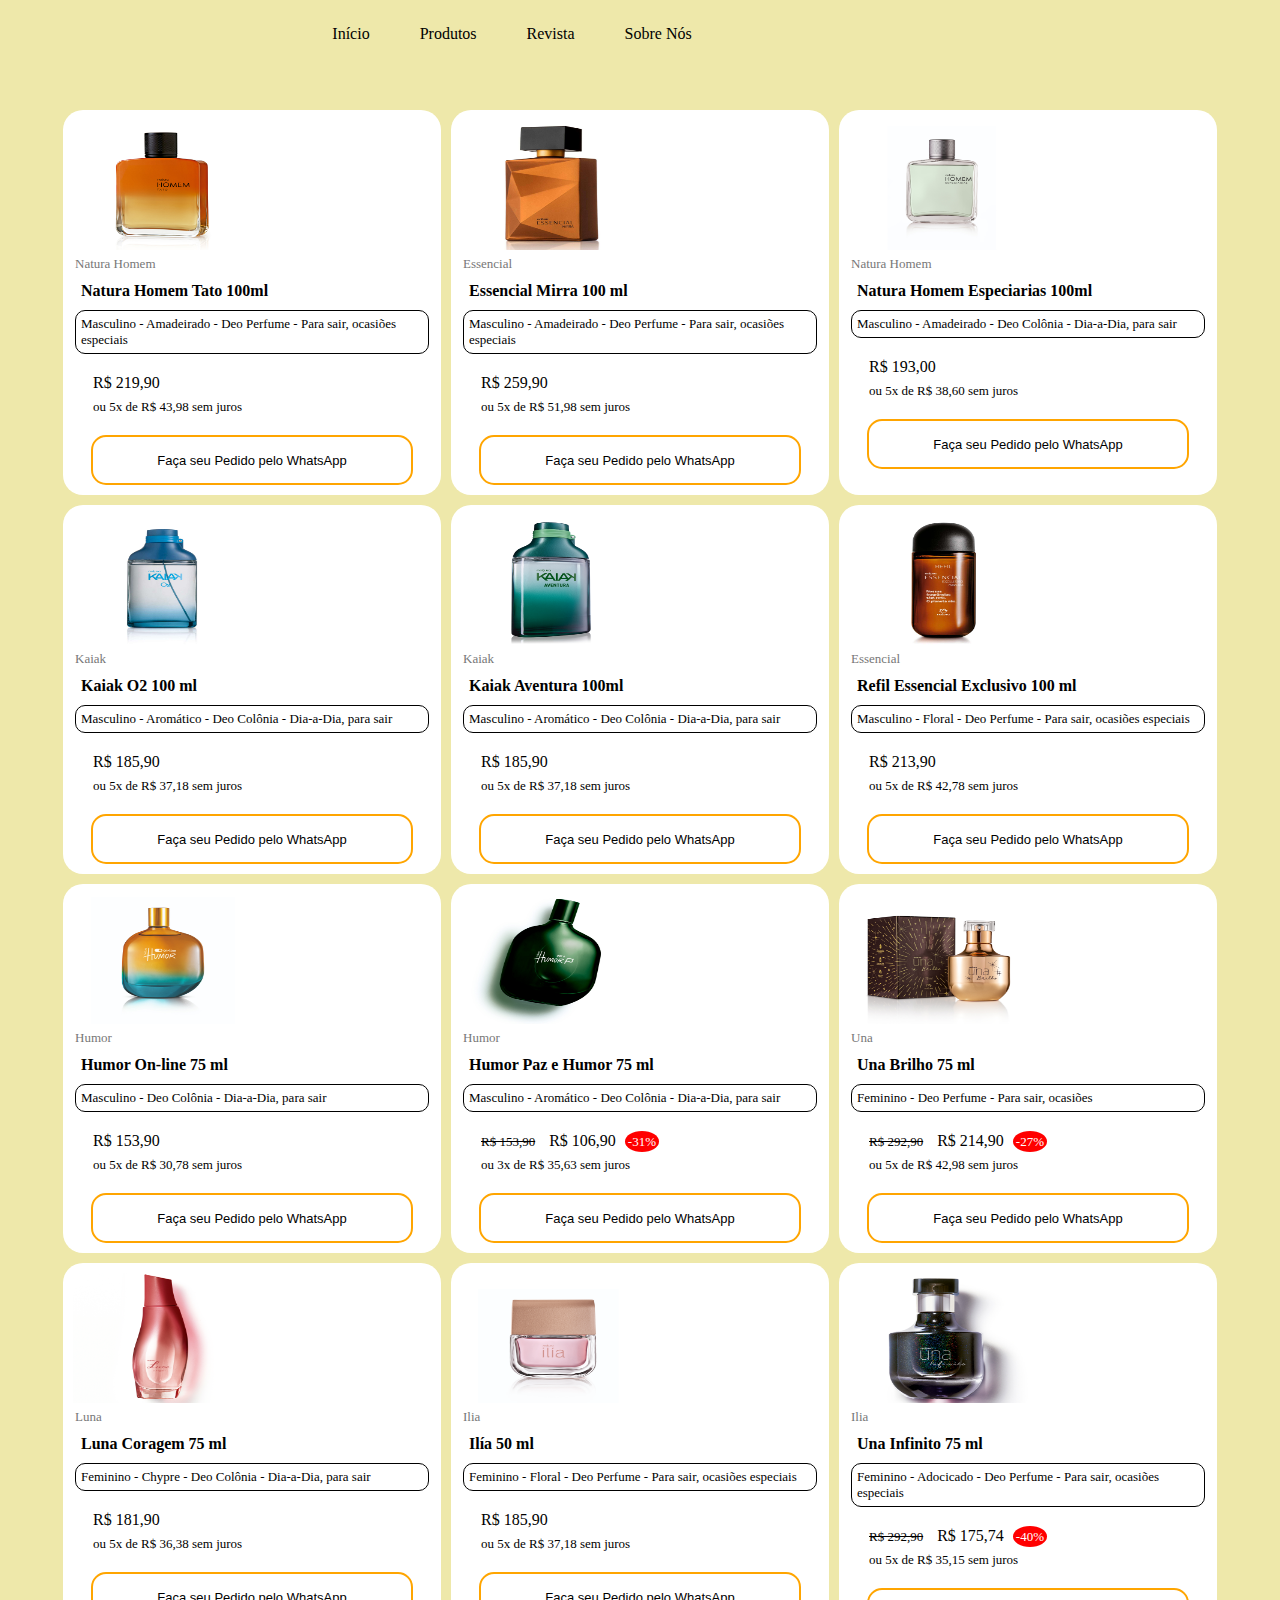
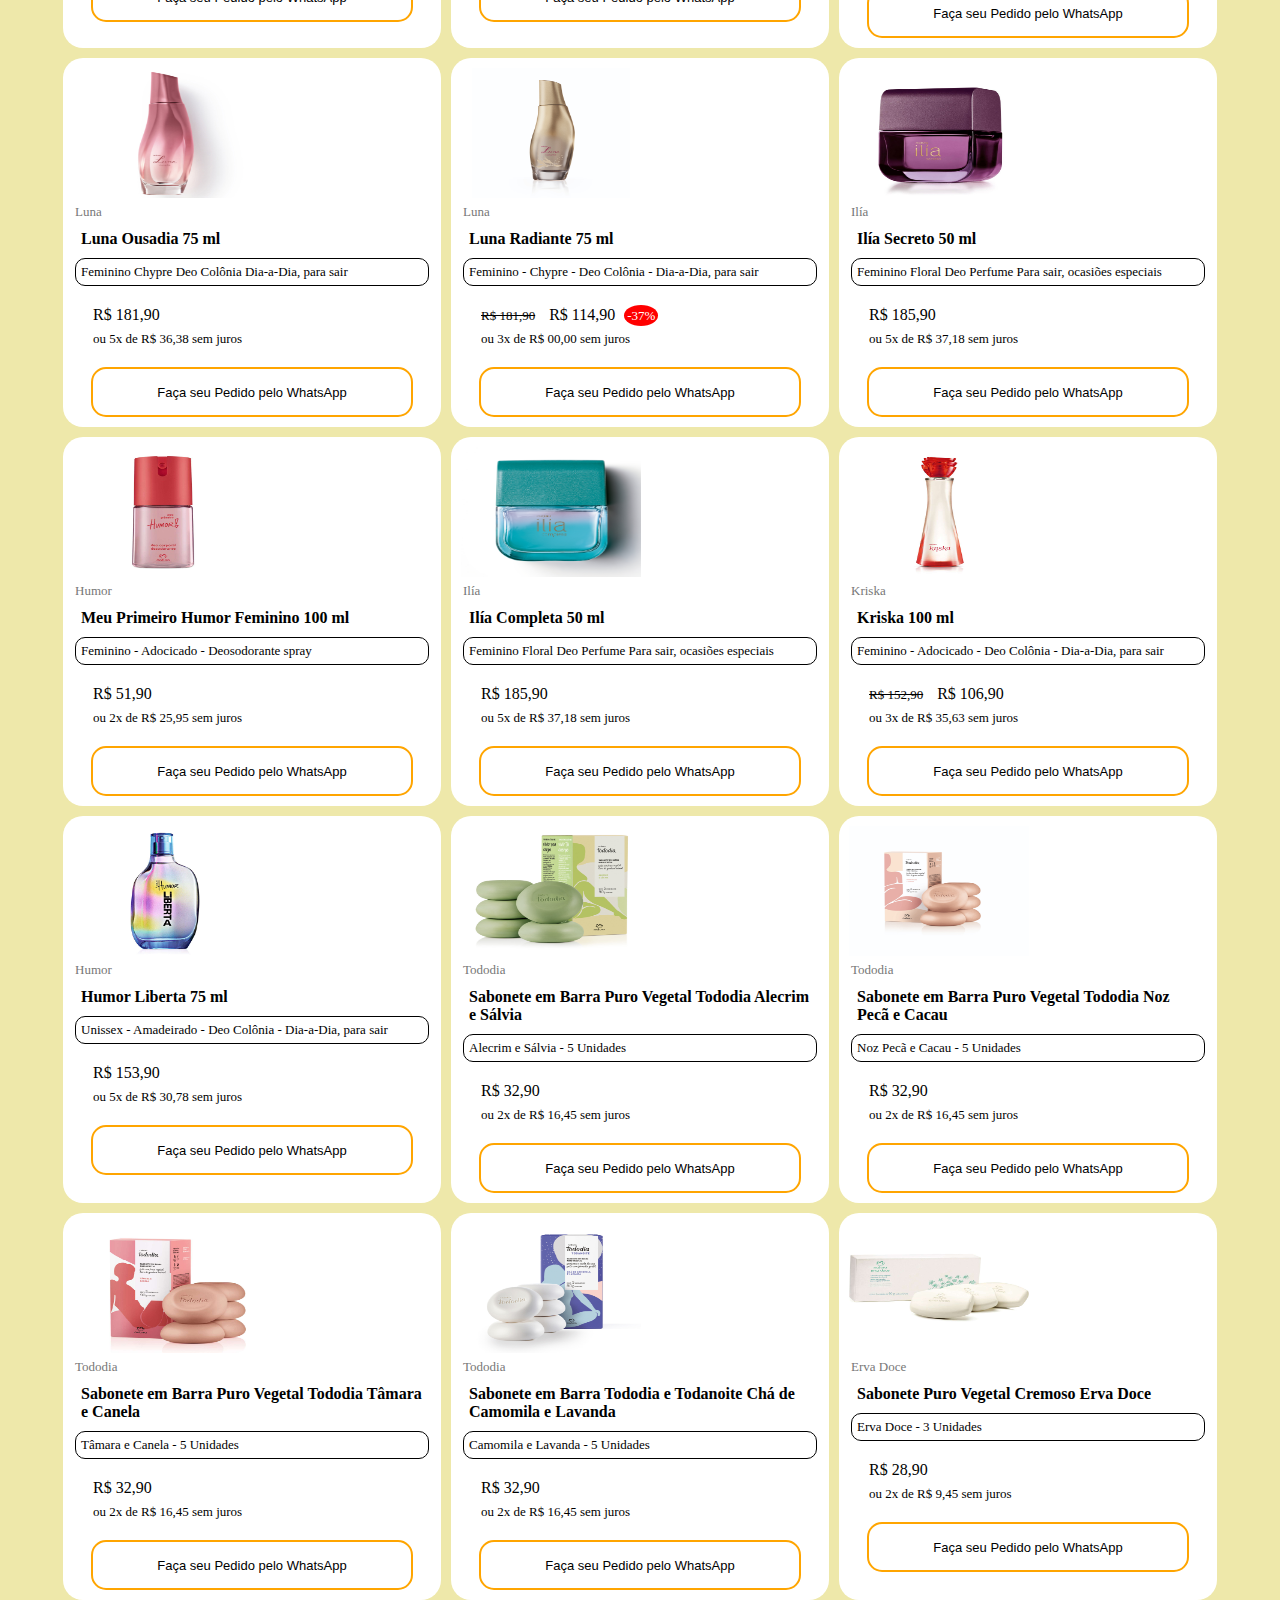
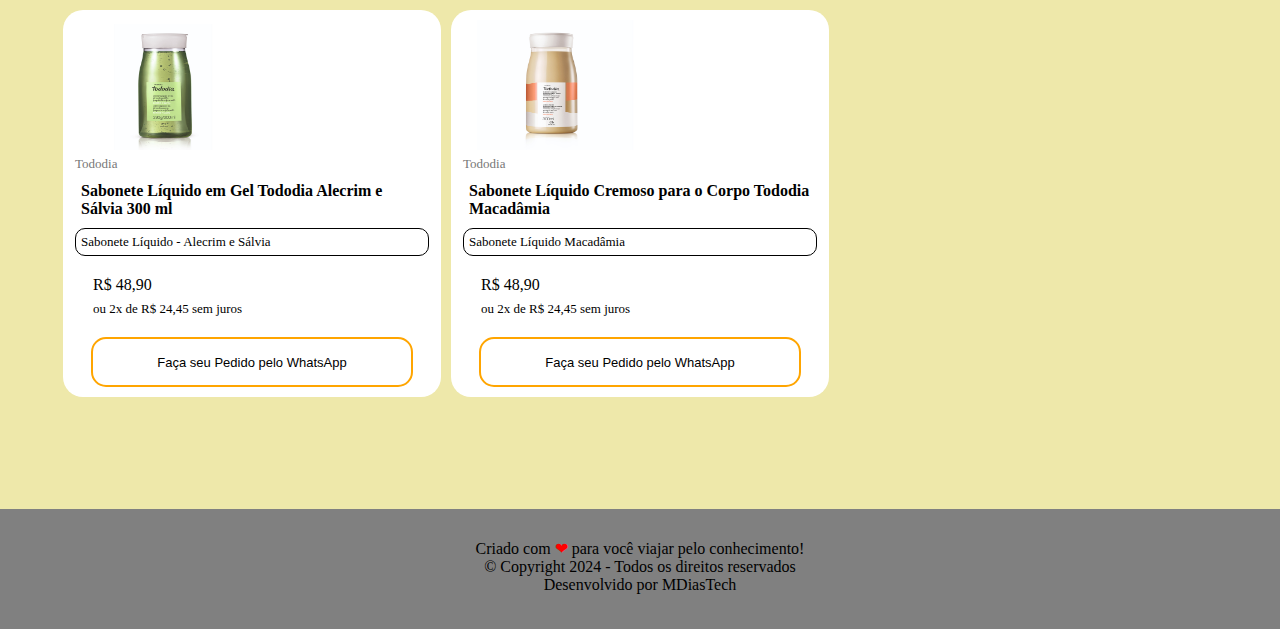
==== produtos.html @ e7d3d74a "contato add" ====
<!DOCTYPE html>
<html lang="en">
<head>
    <meta charset="UTF-8">
    <meta name="viewport" content="width=device-width, initial-scale=1.0">
    <title>Inicio</title>

    <link rel="stylesheet" href="src/css/header.css">
    <link rel="stylesheet" href="src/css/footer.css">
    <link rel="stylesheet" href="src/css/reset.css">
    <link rel="stylesheet" href="src/css/global.css">
    <link rel="stylesheet" href="src/css/scrollbar.css">
</head>
<body>
    <header class="header">

        <nav class="cabecalho">
            <ul>
                <li><a href="index.html">Início</a></li>
                <li><a href="produtos.html">Produtos</a></li>
                <li><a href="revista.html">Revista</a></li>
                <li><a href="#">Sobre Nós</a></li>
            </ul>
        </nav>

    </header>

    <main>

        <div class="container">

            <section>
                <img class="ilustracao" src="src/images/1-PerfumeMasculino/01-DesodorantePerfumeNaturaHomemTato100ml.jpg" alt="Desodorante Perfume Natura Homem Tato 100ml">
                <span class="linha">Natura Homem</span>
                <h3 class="item">Natura Homem Tato 100ml</h3>
                <div class="variant">
                    <span>Masculino</span> -
                    <span>Amadeirado</span> -
                    <span>Deo Perfume</span> -
                    <span>Para sair, ocasiões especiais</span>
                </div>
                <div class="saldo-juros">
                    <!-- <span class="saldo-cortado"><strike>R$ 204,90</strike></span> -->
                    <span class="saldo">R$ 219,90</span>
                    <P class="juros">ou 5x de R$ 43,98 sem juros</P>
                </div>
                <!-- <a href="https://web.whatsapp.com/send/?phone=%2B5521975056463&amp;text&amp;type=phone_number&amp;app_absent=0" class="outer-shadow" target="_blank"></a> -->
                <button class="botao-pedido"><a href="https://web.whatsapp.com/send/?phone=%2B5521975056463&amp;text&amp;type=phone_number&amp;app_absent=0" class="outer-shadow" target="_blank">Faça seu Pedido pelo WhatsApp</a></button>
            </section>
                        
            <section>
                <img class="ilustracao" src="src/images/1-PerfumeMasculino/03-DeoParfumEssencialMirraMasculino100ml.jpg" alt="Deo Parfum Essencial Mirra Masculino 100ml">
                <span class="linha">Essencial</span>
                <h3 class="item">Essencial Mirra 100 ml</h3>
                <div class="variant">
                    <span>Masculino</span> -
                    <span>Amadeirado</span> -
                    <span>Deo Perfume</span> -
                    <span>Para sair, ocasiões especiais</span>
                </div>
                <div class="saldo-juros">
                    <!-- <span class="saldo-cortado"><strike>R$ 00,00</strike></span> -->
                    <span class="saldo">R$ 259,90</span>
                    <P class="juros">ou 5x de R$ 51,98 sem juros</P>
                </div>
                <button class="botao-pedido"><a href="https://web.whatsapp.com/send/?phone=%2B5521975056463&amp;text&amp;type=phone_number&amp;app_absent=0" class="outer-shadow" target="_blank">Faça seu Pedido pelo WhatsApp</a></button>
            </section>

            <section>
                <img class="ilustracao" src="src/images/1-PerfumeMasculino/05-DesodoranteColôniaNaturaHomemEspeciarias100ml.jpg" alt="Desodorante Colônia Natura Homem Especiarias 100 mll">
                <span class="linha">Natura Homem</span>
                <h3 class="item">Natura Homem Especiarias 100ml</h3>
                <div class="variant">
                    <span>Masculino</span> -
                    <span>Amadeirado</span> -
                    <span>Deo Colônia</span> -
                    <span>Dia-a-Dia, para sair</span>
                </div>
                <div class="saldo-juros">
                    <!-- <span class="saldo-cortado"><strike>R$ 00,00</strike></span> -->
                    <span class="saldo">R$ 193,00</span>
                    <P class="juros">ou 5x de R$ 38,60 sem juros</P>
                </div>
                <button class="botao-pedido"><a href="https://web.whatsapp.com/send/?phone=%2B5521975056463&amp;text&amp;type=phone_number&amp;app_absent=0" class="outer-shadow" target="_blank">Faça seu Pedido pelo WhatsApp</a></button>
            </section>

            <section>
                <img class="ilustracao" src="src/images/1-PerfumeMasculino/07-DesodoranteColoniaKaiakO2Masculino100ml.jpg" alt="Desodorante Colônia Kaiak O2 Masculino 100 ml">
                <span class="linha">Kaiak</span>
                <h3 class="item">Kaiak O2 100 ml</h3>
                <div class="variant">
                    <span>Masculino</span> -
                    <span>Aromático</span> -
                    <span>Deo Colônia</span> -
                    <span>Dia-a-Dia, para sair</span>
                </div>
                <div class="saldo-juros">
                    <!-- <span class="saldo-cortado"><strike>R$ 00,00</strike></span> -->
                    <span class="saldo">R$ 185,90</span>
                    <P class="juros">ou 5x de R$ 37,18 sem juros</P>
                </div>
                <button class="botao-pedido"><a href="https://web.whatsapp.com/send/?phone=%2B5521975056463&amp;text&amp;type=phone_number&amp;app_absent=0" class="outer-shadow" target="_blank">Faça seu Pedido pelo WhatsApp</a></button>
            </section>

            <section>
                <img class="ilustracao" src="src/images/1-PerfumeMasculino/09-DesodoranteColoniaKaiakAventuraMasculino100ml.jpg" alt="Desodorante Colônia Kaiak Aventura Masculino 100ml">
                <span class="linha">Kaiak</span>
                <h3 class="item">Kaiak Aventura 100ml</h3>
                <div class="variant">
                    <span>Masculino</span> -
                    <span>Aromático</span> -
                    <span>Deo Colônia</span> -
                    <span>Dia-a-Dia, para sair</span>
                </div>
                <div class="saldo-juros">
                    <!-- <span class="saldo-cortado"><strike>R$ 00,00</strike></span> -->
                    <span class="saldo">R$ 185,90</span>
                    <P class="juros">ou 5x de R$ 37,18 sem juros</P>
                </div>
                <button class="botao-pedido"><a href="https://web.whatsapp.com/send/?phone=%2B5521975056463&amp;text&amp;type=phone_number&amp;app_absent=0" class="outer-shadow" target="_blank">Faça seu Pedido pelo WhatsApp</a></button>
            </section>

            <!-- <section>
                <img class="ilustracao" src="src/images/1-PerfumeMasculino/11-DesodoranteCorporalMasculinoKaiakExtremo100ml.jpg" alt="Desodorante Colônia Kaiak Aventura Masculino 100ml">
                <span class="linha">Kaiak</span>
                <h3 class="item">Kaiak Extremo 100ml</h3>
                <div class="variant">
                    <span>Masculino</span>
                    <span>Aromático</span>
                    <span>Deo Colônia</span>
                    <span>Dia-a-Dia, para sair</span>
                </div>
                <div class="saldo-juros">
                    <span class="saldo-cortado"><strike>R$ 00,00</strike></span>
                    <span class="saldo">R$ 150,00</span>
                    <P class="juros">ou 3x de R$ 00,00 sem juros</P>
                </div>
                <button class="botao-pedido"><a href="https://web.whatsapp.com/send/?phone=%2B5521975056463&amp;text&amp;type=phone_number&amp;app_absent=0" class="outer-shadow" target="_blank">Faça seu Pedido pelo WhatsApp</a></button>
            </section> -->

            <section>
                <img class="ilustracao" src="src/images/1-PerfumeMasculino/13-RefilDesodorantePerfumeEssencialExclusivoMasculino100ml.jpg" alt="Refil Desodorante Perfume Essencial Exclusivo Masculino 100 ml">
                <span class="linha">Essencial</span>
                <h3 class="item">Refil Essencial Exclusivo 100 ml</h3>
                <div class="variant">
                    <span>Masculino</span> -
                    <span>Floral</span> -
                    <span>Deo Perfume</span> -
                    <span>Para sair, ocasiões especiais</span>
                </div>
                <div class="saldo-juros">
                    <!-- <span class="saldo-cortado"><strike>R$ 00,00</strike></span> -->
                    <span class="saldo">R$ 213,90</span>
                    <P class="juros">ou 5x de R$ 42,78 sem juros</P>
                </div>
                <button class="botao-pedido"><a href="https://web.whatsapp.com/send/?phone=%2B5521975056463&amp;text&amp;type=phone_number&amp;app_absent=0" class="outer-shadow" target="_blank">Faça seu Pedido pelo WhatsApp</a></button>
            </section>

            <section>
                <img class="ilustracao" src="src/images/1-PerfumeMasculino/15-DesodoranteColôniaHumorOnlineMasculino75ml.jpg" alt="Desodorante Colônia Humor On line Masculino 75 ml">
                <span class="linha">Humor</span>
                <h3 class="item">Humor On-line 75 ml</h3>
                <div class="variant">
                    <span>Masculino</span> -
                    <span>Deo Colônia</span> -
                    <span>Dia-a-Dia, para sair</span>
                </div>
                <div class="saldo-juros">
                    <!-- <span class="saldo-cortado"><strike>R$ 00,00</strike></span> -->
                    <span class="saldo">R$ 153,90</span>
                    <P class="juros">ou 5x de R$ 30,78 sem juros</P>
                </div>
                <button class="botao-pedido"><a href="https://web.whatsapp.com/send/?phone=%2B5521975056463&amp;text&amp;type=phone_number&amp;app_absent=0" class="outer-shadow" target="_blank">Faça seu Pedido pelo WhatsApp</a></button>
            </section>

            <section>
                <img class="ilustracao" src="src/images/1-PerfumeMasculino/17-DesodoranteColôniaPazeHumorMasculino75ml.jpg" alt="Desodorante Colônia Paz e Humor Masculino 75 ml">
                <span class="linha">Humor</span>
                <h3 class="item">Humor Paz e Humor 75 ml</h3>
                <div class="variant">
                    <span>Masculino</span> -
                    <span>Aromático</span> -
                    <span>Deo Colônia</span> -
                    <span>Dia-a-Dia, para sair</span>
                </div>
                <div class="saldo-juros">
                    <span class="saldo-cortado"><strike>R$ 153,90</strike></span>
                    <span class="saldo">R$ 106,90</span>
                    <span class="porcentagem">-31%</span>
                    <P class="juros">ou 3x de R$ 35,63 sem juros</P>
                </div>
                <button class="botao-pedido"><a href="https://web.whatsapp.com/send/?phone=%2B5521975056463&amp;text&amp;type=phone_number&amp;app_absent=0" class="outer-shadow" target="_blank">Faça seu Pedido pelo WhatsApp</a></button>
            </section>

            <!-- <section>
                <img class="ilustracao" src="src/images/1-PerfumeMasculino/19-DesodoranteColôniaNaturaHomemVerseMasculino100ml.jpg" alt="Desodorante Perfume Natura Homem Verse Masculino 100ml">
                <span class="linha">Natura Homem</span>
                <h3 class="item">Natura Homem Verse 100ml</h3>
                <div class="variant">
                    <span>Masculino</span>
                    <span>Aromático</span>
                    <span>Deo Colônia</span>
                    <span>Dia-a-Dia, para sair</span>
                </div>
                <div class="saldo-juros">
                    <span class="saldo-cortado"><strike>R$ 00,00</strike></span>
                    <span class="saldo">R$ 150,00</span>
                    <P class="juros">ou 3x de R$ 00,00 sem juros</P>
                </div>
                <button class="botao-pedido"><a href="https://web.whatsapp.com/send/?phone=%2B5521975056463&amp;text&amp;type=phone_number&amp;app_absent=0" class="outer-shadow" target="_blank">Faça seu Pedido pelo WhatsApp</a></button>
            </section> -->

            <!-- <section>
                <img class="ilustracao" src="src/images/1-PerfumeMasculino/21-DesodoranteCorporalHumorOnlineMasculino100ml.webp" alt="Desodorante Corporal Humor Online Masculino 100ml">
                <span class="linha">Humor</span>
                <h3 class="item">Deo Corporal Humor Online 100ml</h3>
                <div class="variant">
                    <span>Masculino</span>
                    <span>Aromático</span>
                    <span>Deo Colônia</span>
                    <span>Dia-a-Dia, para sair</span>
                </div>
                <div class="saldo-juros">
                    <span class="saldo-cortado"><strike>R$ 00,00</strike></span>
                    <span class="saldo">R$ 150,00</span>
                    <P class="juros">ou 3x de R$ 00,00 sem juros</P>
                </div>
                <button class="botao-pedido"><a href="https://web.whatsapp.com/send/?phone=%2B5521975056463&amp;text&amp;type=phone_number&amp;app_absent=0" class="outer-shadow" target="_blank">Faça seu Pedido pelo WhatsApp</a></button>
            </section> -->

            <!-- <section>
                <img class="ilustracao" src="src/images/1-PerfumeMasculino/24-DesodoranteColôniaNaturaHojeMasculino100ml.jpg" alt="Desodorante Colônia Natura Hoje 100ml">
                <span class="linha">Natura Hoje</span>
                <h3 class="item">Natura Hoje 100ml</h3>
                <div class="variant">
                    <span>Masculino</span>
                    <span>Aromático</span>
                    <span>Deo Colônia</span>
                    <span>Dia-a-Dia, para sair</span>
                </div>
                <div class="saldo-juros">
                    <span class="saldo-cortado"><strike>R$ 00,00</strike></span>
                    <span class="saldo">R$ 150,00</span>
                    <P class="juros">ou 3x de R$ 00,00 sem juros</P>
                </div>
                <button class="botao-pedido"><a href="https://web.whatsapp.com/send/?phone=%2B5521975056463&amp;text&amp;type=phone_number&amp;app_absent=0" class="outer-shadow" target="_blank">Faça seu Pedido pelo WhatsApp</a></button>
            </section> -->

            <section>
                <img class="ilustracao" src="src/images/2-PerfumeFeminino/01-UnaBrilho75ml.jpg" alt="Una Brilho 75 ml">
                <span class="linha">Una</span>
                <h3 class="item">Una Brilho 75 ml</h3>
                <div class="variant">
                    <span>Feminino</span> -
                    <span>Deo Perfume</span> -
                    <span>Para sair, ocasiões</span>
                </div>
                <div class="saldo-juros">
                    <span class="saldo-cortado"><strike>R$ 292,90</strike></span>
                    <span class="saldo">R$ 214,90</span>
                    <span class="porcentagem">-27%</span>
                    <P class="juros">ou 5x de R$ 42,98 sem juros</P>
                </div>
                <button class="botao-pedido"><a href="https://web.whatsapp.com/send/?phone=%2B5521975056463&amp;text&amp;type=phone_number&amp;app_absent=0" class="outer-shadow" target="_blank">Faça seu Pedido pelo WhatsApp</a></button>
            </section>

            <section>
                <img class="ilustracao" src="src/images/2-PerfumeFeminino/03-DesodoranteColôniaLunaCoragemFeminino75ml.webp" alt="Desodorante Colônia Luna Coragem Feminino 75 ml">
                <span class="linha">Luna</span>
                <h3 class="item">Luna Coragem 75 ml</h3>
                <div class="variant">
                    <span>Feminino</span> -
                    <span>Chypre</span> -
                    <span>Deo Colônia</span> -
                    <span>Dia-a-Dia, para sair</span>
                </div>
                <div class="saldo-juros">
                    <!-- <span class="saldo-cortado"><strike>R$ 00,00</strike></span> -->
                    <span class="saldo">R$ 181,90</span>
                    <P class="juros">ou 5x de R$ 36,38 sem juros</P>
                </div>
                <button class="botao-pedido"><a href="https://web.whatsapp.com/send/?phone=%2B5521975056463&amp;text&amp;type=phone_number&amp;app_absent=0" class="outer-shadow" target="_blank">Faça seu Pedido pelo WhatsApp</a></button>
            </section>

            <section>
                <img class="ilustracao" src="src/images/2-PerfumeFeminino/05-DesodorantePerfumeIlíaFeminino50ml.webp" alt="Desodorante Perfume Ilía Feminino 50 ml">
                <span class="linha">Ilia</span>
                <h3 class="item">Ilía 50 ml</h3>
                <div class="variant">
                    <span>Feminino</span> -
                    <span>Floral</span> -
                    <span>Deo Perfume</span> -
                    <span>Para sair, ocasiões especiais</span>
                </div>
                <div class="saldo-juros">
                    <!-- <span class="saldo-cortado"><strike>R$ 00,00</strike></span> -->
                    <span class="saldo">R$ 185,90</span>
                    <P class="juros">ou 5x de R$ 37,18 sem juros</P>
                </div>
                <button class="botao-pedido"><a href="https://web.whatsapp.com/send/?phone=%2B5521975056463&amp;text&amp;type=phone_number&amp;app_absent=0" class="outer-shadow" target="_blank">Faça seu Pedido pelo WhatsApp</a></button>
            </section>

            <section>
                <img class="ilustracao" src="src/images/2-PerfumeFeminino/07-DesodorantePerfumeUnaInfinito75ml.jpg" alt="Desodorante Perfume Una Infinito 75 ml">
                <span class="linha">Ilia</span>
                <h3 class="item">Una Infinito 75 ml</h3>
                <div class="variant">
                    <span>Feminino</span> -
                    <span>Adocicado</span> -
                    <span>Deo Perfume</span> -
                    <span>Para sair, ocasiões especiais</span>
                </div>
                <div class="saldo-juros">
                    <span class="saldo-cortado"><strike>R$ 292,90</strike></span>
                    <span class="saldo">R$ 175,74</span>
                    <span class="porcentagem">-40%</span>
                    <P class="juros">ou 5x de R$ 35,15 sem juros</P>
                </div>
                <button class="botao-pedido"><a href="https://web.whatsapp.com/send/?phone=%2B5521975056463&amp;text&amp;type=phone_number&amp;app_absent=0" class="outer-shadow" target="_blank">Faça seu Pedido pelo WhatsApp</a></button>
            </section>

            <section>
                <img class="ilustracao" src="src/images/2-PerfumeFeminino/09-DesodoranteColôniaLunaOusadiaFeminino75ml.jpg" alt="Desodorante Colônia Luna Ousadia Feminino 75 ml">
                <span class="linha">Luna</span>
                <h3 class="item">Luna Ousadia 75 ml</h3>
                <div class="variant">
                    <span>Feminino</span>
                    <span>Chypre</span>
                    <span>Deo Colônia</span>
                    <span>Dia-a-Dia, para sair</span>
                </div>
                <div class="saldo-juros">
                    <!-- <span class="saldo-cortado"><strike>R$ 169,90</strike></span> -->
                    <span class="saldo">R$ 181,90</span>
                    <P class="juros">ou 5x de R$ 36,38 sem juros</P>
                </div>
                <button class="botao-pedido"><a href="https://web.whatsapp.com/send/?phone=%2B5521975056463&amp;text&amp;type=phone_number&amp;app_absent=0" class="outer-shadow" target="_blank">Faça seu Pedido pelo WhatsApp</a></button>
            </section>

            <section>
                <img class="ilustracao" src="src/images/2-PerfumeFeminino/11-DesodoranteColôniaLunaRadianteFeminino75ml.jpg" alt="Desodorante Colônia Luna Ousadia Feminino 75 ml">
                <span class="linha">Luna</span>
                <h3 class="item">Luna Radiante 75 ml</h3>
                <div class="variant">
                    <span>Feminino</span> -
                    <span>Chypre</span> -
                    <span>Deo Colônia</span> -
                    <span>Dia-a-Dia, para sair</span>
                </div>
                <div class="saldo-juros">
                    <span class="saldo-cortado"><strike>R$ 181,90</strike></span>
                    <span class="saldo">R$ 114,90</span>
                    <span class="porcentagem">-37%</span>
                    <P class="juros">ou 3x de R$ 00,00 sem juros</P>
                </div>
                <button class="botao-pedido"><a href="https://web.whatsapp.com/send/?phone=%2B5521975056463&amp;text&amp;type=phone_number&amp;app_absent=0" class="outer-shadow" target="_blank">Faça seu Pedido pelo WhatsApp</a></button>
            </section>

            <section>
                <img class="ilustracao" src="src/images/2-PerfumeFeminino/13-DesodorantePerfumeIlíaSecretoFeminino50ml.jpg" alt="Desodorante Perfume Ilía Secreto Feminino 50 ml">
                <span class="linha">Ilía</span>
                <h3 class="item">Ilía Secreto 50 ml</h3>
                <div class="variant">
                    <span>Feminino</span>
                    <span>Floral</span>
                    <span>Deo Perfume</span>
                    <span>Para sair, ocasiões especiais</span>
                </div>
                <div class="saldo-juros">
                    <!-- <span class="saldo-cortado"><strike>R$ 00,00</strike></span> -->
                    <span class="saldo">R$ 185,90</span>
                    <P class="juros">ou 5x de R$ 37,18 sem juros</P>
                </div>
                <button class="botao-pedido"><a href="https://web.whatsapp.com/send/?phone=%2B5521975056463&amp;text&amp;type=phone_number&amp;app_absent=0" class="outer-shadow" target="_blank">Faça seu Pedido pelo WhatsApp</a></button>
            </section>

            <section>
                <img class="ilustracao" src="src/images/2-PerfumeFeminino/15-DesodoranteCorporalMeuPrimeiroHumorFeminino100ml.jpg" alt="Desodorante Corporal Meu Primeiro Humor Feminino 100 ml">
                <span class="linha">Humor</span>
                <h3 class="item">Meu Primeiro Humor Feminino 100 ml</h3>
                <div class="variant">
                    <span>Feminino</span> -
                    <span>Adocicado</span> -
                    <span>Deosodorante spray</span>
                </div>
                <div class="saldo-juros">
                    <!-- <span class="saldo-cortado"><strike>R$ 00,00</strike></span> -->
                    <span class="saldo">R$ 51,90</span>
                    <P class="juros">ou 2x de R$ 25,95 sem juros</P>
                </div>
                <button class="botao-pedido"><a href="https://web.whatsapp.com/send/?phone=%2B5521975056463&amp;text&amp;type=phone_number&amp;app_absent=0" class="outer-shadow" target="_blank">Faça seu Pedido pelo WhatsApp</a></button>
            </section>

            <section>
                <img class="ilustracao" src="src/images/2-PerfumeFeminino/17-DesodorantePerfumeIlíaCompletaFeminino50ml.jpg" alt="Desodorante Perfume Ilía Completa Feminino 50 ml">
                <span class="linha">Ilía</span>
                <h3 class="item">Ilía Completa 50 ml</h3>
                <div class="variant">
                    <span>Feminino</span>
                    <span>Floral</span>
                    <span>Deo Perfume</span>
                    <span>Para sair, ocasiões especiais</span>
                </div>
                <div class="saldo-juros">
                    <!-- <span class="saldo-cortado"><strike>R$ 00,00</strike></span> -->
                    <span class="saldo">R$ 185,90</span>
                    <P class="juros">ou 5x de R$ 37,18 sem juros</P>
                </div>
                <button class="botao-pedido"><a href="https://web.whatsapp.com/send/?phone=%2B5521975056463&amp;text&amp;type=phone_number&amp;app_absent=0" class="outer-shadow" target="_blank">Faça seu Pedido pelo WhatsApp</a></button>
            </section>

            <!-- <section>
                <img class="ilustracao-comprida" src="src/images/2-PerfumeFeminino/19-DesodoranteColôniaKaiakVitalFeminino100ml.jpg" alt="Desodorante Colônia Kaiak Vital Feminino 100 ml">
                <br>
                <span class="linha">Kaiak</span>
                <h3 class="item">Kaiak Vital 100 ml</h3>
                <div class="variant">
                    <span>Feminino</span>
                    <span>Chypre</span>
                    <span>Deo Colônia</span>
                    <span>Dia-a-Dia, para sair</span>
                </div>
                <div class="saldo-juros">
                    <span class="saldo-cortado"><strike>R$ 00,00</strike></span>
                    <span class="saldo">R$ 169,90</span>
                    <P class="juros">ou 3x de R$ 00,00 sem juros</P>
                </div>
                <button class="botao-pedido"><a href="https://web.whatsapp.com/send/?phone=%2B5521975056463&amp;text&amp;type=phone_number&amp;app_absent=0" class="outer-shadow" target="_blank">Faça seu Pedido pelo WhatsApp</a></button>
            </section> -->

            <section>
                <img class="ilustracao" src="src/images/2-PerfumeFeminino/21-DesodoranteColôniaKriskaFeminino100ml.jpg" alt="Desodorante Colônia Kriska Feminino 100 ml">
                <span class="linha">Kriska</span>
                <h3 class="item">Kriska 100 ml</h3>
                <div class="variant">
                    <span>Feminino</span> -
                    <span>Adocicado</span> -
                    <span>Deo Colônia</span> -
                    <span>Dia-a-Dia, para sair</span>
                </div>
                <div class="saldo-juros">
                    <span class="saldo-cortado"><strike>R$ 152,90</strike></span>
                    <span class="saldo">R$ 106,90</span>
                    <P class="juros">ou 3x de R$ 35,63 sem juros</P>
                </div>
                <button class="botao-pedido"><a href="https://web.whatsapp.com/send/?phone=%2B5521975056463&amp;text&amp;type=phone_number&amp;app_absent=0" class="outer-shadow" target="_blank">Faça seu Pedido pelo WhatsApp</a></button>
            </section>

            <section>
                <img class="ilustracao" src="src/images/2-PerfumeFeminino/23-DesodoranteColôniaHumorLiberta75ml.jpg" alt="Desodorante Colônia Humor Liberta 75 ml">
                <span class="linha">Humor</span>
                <h3 class="item">Humor Liberta 75 ml</h3>
                <div class="variant">
                    <span>Unissex</span> -
                    <span>Amadeirado</span> -
                    <span>Deo Colônia</span> -
                    <span>Dia-a-Dia, para sair</span>
                </div>
                <div class="saldo-juros">
                    <!-- <span class="saldo-cortado"><strike>R$ 00,00</strike></span> -->
                    <span class="saldo">R$ 153,90</span>
                    <P class="juros">ou 5x de R$ 30,78 sem juros</P>
                </div>
                <button class="botao-pedido"><a href="https://web.whatsapp.com/send/?phone=%2B5521975056463&amp;text&amp;type=phone_number&amp;app_absent=0" class="outer-shadow" target="_blank">Faça seu Pedido pelo WhatsApp</a></button>
            </section>

            <section>
                <img class="ilustracao" src="src/images/3-SabonetesBarra/1-SaboneteemBarraPuroVegetalTododiaRomero-AlecrimeSálvia5unde90gcada.jpg" alt="Sabonete em Barra Puro Vegetal Tododia Alecrim e Sálvia 5 un de 90 g cada">
                <span class="linha">Tododia</span>
                <h3 class="item">Sabonete em Barra Puro Vegetal Tododia Alecrim e Sálvia</h3>
                <div class="variant">
                    <span>Alecrim e Sálvia</span> -
                    <span>5 Unidades</span>
                </div>
                <div class="saldo-juros">
                    <!-- <span class="saldo-cortado"><strike>R$ 00,00</strike></span> -->
                    <span class="saldo">R$ 32,90</span>
                    <P class="juros">ou 2x de R$ 16,45 sem juros</P>
                </div>
                <button class="botao-pedido"><a href="https://web.whatsapp.com/send/?phone=%2B5521975056463&amp;text&amp;type=phone_number&amp;app_absent=0" class="outer-shadow" target="_blank">Faça seu Pedido pelo WhatsApp</a></button>
            </section>

            <section>
                <img class="ilustracao" src="src/images/3-SabonetesBarra/3-SaboneteemBarraPuroVegetalTododiaNozPecãeCacau5unde90gcada.jpg" alt="Sabonete em Barra Puro Vegetal Tododia Noz Pecã e Cacau 5 un de 90 g cada">
                <span class="linha">Tododia</span>
                <h3 class="item">Sabonete em Barra Puro Vegetal Tododia Noz Pecã e Cacau</h3>
                <div class="variant">
                    <span>Noz Pecã e Cacau</span> -
                    <span>5 Unidades</span>
                </div>
                <div class="saldo-juros">
                    <!-- <span class="saldo-cortado"><strike>R$ 00,00</strike></span> -->
                    <span class="saldo">R$ 32,90</span>
                    <P class="juros">ou 2x de R$ 16,45 sem juros</P>
                </div>
                <button class="botao-pedido"><a href="https://web.whatsapp.com/send/?phone=%2B5521975056463&amp;text&amp;type=phone_number&amp;app_absent=0" class="outer-shadow" target="_blank">Faça seu Pedido pelo WhatsApp</a></button>
            </section>

            <section>
                <img class="ilustracao" src="src/images/3-SabonetesBarra/5-SaboneteemBarraPuroVegetalTododiaTâmaraeCanela5unde90gcada.jpg" alt="Sabonete em Barra Puro Vegetal Tododia Tâmara e Canela 5 un de 90 g cada">
                <span class="linha">Tododia</span>
                <h3 class="item">Sabonete em Barra Puro Vegetal Tododia Tâmara e Canela</h3>
                <div class="variant">
                    <span>Tâmara e Canela</span> -
                    <span>5 Unidades</span>
                </div>
                <div class="saldo-juros">
                    <!-- <span class="saldo-cortado"><strike>R$ 00,00</strike></span> -->
                    <span class="saldo">R$ 32,90</span>
                    <P class="juros">ou 2x de R$ 16,45 sem juros</P>
                </div>
                <button class="botao-pedido"><a href="https://web.whatsapp.com/send/?phone=%2B5521975056463&amp;text&amp;type=phone_number&amp;app_absent=0" class="outer-shadow" target="_blank">Faça seu Pedido pelo WhatsApp</a></button>
            </section>

            <section>
                <img class="ilustracao" src="src/images/3-SabonetesBarra/7-SaboneteemBarraPuroVegetalTododiaTodanoiteChádeCamomilaeLavanda5unde90g.jpg" alt="Sabonete em Barra Tododia Todanoite 5 un de 90 g">
                <span class="linha">Tododia</span>
                <h3 class="item">Sabonete em Barra Tododia e Todanoite Chá de Camomila e Lavanda</h3>
                <div class="variant">
                    <span>Camomila e Lavanda</span> -
                    <span>5 Unidades</span>
                </div>
                <div class="saldo-juros">
                    <!-- <span class="saldo-cortado"><strike>R$ 00,00</strike></span> -->
                    <span class="saldo">R$ 32,90</span>
                    <P class="juros">ou 2x de R$ 16,45 sem juros</P>
                </div>
                <button class="botao-pedido"><a href="https://web.whatsapp.com/send/?phone=%2B5521975056463&amp;text&amp;type=phone_number&amp;app_absent=0" class="outer-shadow" target="_blank">Faça seu Pedido pelo WhatsApp</a></button>
            </section>

            <section>
                <img class="ilustracao" src="src/images/3-SabonetesBarra/9-SabonetePuroVegetalCremosoErvaDoce3unde90gcada.jpg" alt="Sabonete Puro Vegetal Cremoso Erva Doce 3 un de 90 g cada">
                <span class="linha">Erva Doce</span>
                <h3 class="item">Sabonete Puro Vegetal Cremoso Erva Doce</h3>
                <div class="variant">
                    <span>Erva Doce</span> -
                    <span>3 Unidades</span>
                </div>
                <div class="saldo-juros">
                    <!-- <span class="saldo-cortado"><strike>R$ 00,00</strike></span> -->
                    <span class="saldo">R$ 28,90</span>
                    <P class="juros">ou 2x de R$ 9,45 sem juros</P>
                </div>
                <button class="botao-pedido"><a href="https://web.whatsapp.com/send/?phone=%2B5521975056463&amp;text&amp;type=phone_number&amp;app_absent=0" class="outer-shadow" target="_blank">Faça seu Pedido pelo WhatsApp</a></button>
            </section>

            <section>
                <img class="ilustracao" src="src/images/4-SabonetesLiquido/1-SaboneteLíquidoemGelTododiaAlecrimeSálvia300ml.jpg" alt="Sabonete Líquido em Gel Tododia Alecrim e Sálvia 300 ml">
                <span class="linha">Tododia</span>
                <h3 class="item">Sabonete Líquido em Gel Tododia Alecrim e Sálvia 300 ml</h3>
                <div class="variant">
                    <span>Sabonete Líquido</span> -
                    <span>Alecrim e Sálvia</span>
                </div>
                <div class="saldo-juros">
                    <!-- <span class="saldo-cortado"><strike>R$ 00,00</strike></span> -->
                    <span class="saldo">R$ 48,90</span>
                    <P class="juros">ou 2x de R$ 24,45 sem juros</P>

                </div>
                <button class="botao-pedido"><a href="https://web.whatsapp.com/send/?phone=%2B5521975056463&amp;text&amp;type=phone_number&amp;app_absent=0" class="outer-shadow" target="_blank">Faça seu Pedido pelo WhatsApp</a></button>
            </section>

            <section>
                <img class="ilustracao" src="src/images/4-SabonetesLiquido/3-SaboneteLíquidoCremosoparaoCorpoTododiaMacadâmia300ml.jpg" alt="Sabonete Líquido Cremoso para o Corpo Tododia Macadâmia 300 ml">
                <span class="linha">Tododia</span>
                <h3 class="item">Sabonete Líquido Cremoso para o Corpo Tododia Macadâmia</h3>
                <div class="variant">
                    <span>Sabonete Líquido</span>
                    <span>Macadâmia</span>
                </div>
                <div class="saldo-juros">
                    <!-- <span class="saldo-cortado"><strike>R$ 00,00</strike></span> -->
                    <span class="saldo">R$ 48,90</span>
                    <P class="juros">ou 2x de R$ 24,45 sem juros</P>
                </div>
                <button class="botao-pedido"><a href="https://web.whatsapp.com/send/?phone=%2B5521975056463&amp;text&amp;type=phone_number&amp;app_absent=0" class="outer-shadow" target="_blank">Faça seu Pedido pelo WhatsApp</a></button>
            </section>

            <!-- <section>
                <img class="ilustracao" src="" alt="">
                <span class="linha"></span>
                <h3 class="item"></h3>
                <div class="variant">
                    <span>Masculino</span> -
                    <span>Aromático</span> -
                    <span>Deo Colônia</span> -
                    <span>Dia-a-Dia, para sair</span>
                </div>
                <div class="saldo-juros">
                    <span class="saldo-cortado"><strike>R$ 00,00</strike></span>
                    <span class="saldo">R$ 48,90</span>
                    <P class="juros">ou 2x de R$ 24,45 sem juros</P>
                </div>
                <button class="botao-pedido"><a href="https://web.whatsapp.com/send/?phone=%2B5521975056463&amp;text&amp;type=phone_number&amp;app_absent=0" class="outer-shadow" target="_blank">Faça seu Pedido pelo WhatsApp</a></button>
            </section> -->
        </div>

    </main>

    <footer>
        <div class="footer-informativo">
            <p>Criado com <span class="cor-coracao">❤</span> para você viajar pelo conhecimento!</p>
            <p>© Copyright 2024 - Todos os direitos reservados</p>
            <P>Desenvolvido por MDiasTech</P>
        </div>
    </footer>



</body>
</html>
---- src/css/header.css ----
.header .corpo-cabecalho {
    background-color: #DEC2BA;
    max-width: 100%;
    min-height: 80%;
}

.header .cabecalho .logo {
    width: 145px;
}

.header {
    display: flex;
    justify-content: center;
    background-color: palegoldenrod;
    max-width: 100%;
    min-height: 130px;
}

.header nav ul {
    display: flex;
}

.header nav li a {
    color: black;
    font-size: 1rem;
    font-weight: 500;
    padding: 50px 50px;
    display: flex;
}

main .section{
    display: flex;
    margin: 10px;
    justify-content: center;
    padding: 20px;
}

section {
    padding: 10px;
}

@media(max-width: 1280px) {
    .header .corpo-cabecalho {
        background-color: #DEC2BA;
        max-width: 100%;
        min-height: 80%;
    }
    
    .header .cabecalho .logo {
        width: 105px;
    }
    
    .header {
        display: flex;
        justify-content: center;
        background-color: palegoldenrod;
        max-width: 80%;
        min-height: 100px;
    }
    
    .header nav ul {
        display: flex;
    }
    
    .header nav li a {
        color: black;
        font-size: 1rem;
        font-weight: 500;
        padding: 25px 25px;
        display: flex;
    }
    
    main .section{
        display: flex;
        margin: 10px;
        justify-content: center;
        padding: 15px;
    }
    
    section {
        padding: 10px;
    }
}


@media(max-width: 835px) {
    .header .corpo-cabecalho {
        background-color: #DEC2BA;
        max-width: 80%;
        min-height: 60%;
    }
    
    .header .cabecalho .logo {
        width: 105px;
    }
    
    .header {
        display: flex;
        justify-content: center;
        background-color: palegoldenrod;
        max-width: 80%;
        min-height: 80px;
    }
    
    .header nav ul {
        display: flex;
    }
    
    .header nav li a {
        color: black;
        font-size: 1rem;
        font-weight: 500;
        padding: 25px 25px;
        display: flex;
    }
    
    main .section{
        display: flex;
        margin: 10px;
        justify-content: center;
        padding: 15px;
    }
    
    section {
        padding: 10px;
    }
}


@media(max-width: 425px) {
    .header .corpo-cabecalho {
        background-color: #DEC2BA;
        max-width: 60%;
        min-height: 60%;
    }
    
    .header .cabecalho .logo {
        width: 80px;
    }
    
    .header {
        display: flex;
        justify-content: center;
        background-color: palegoldenrod;
        max-width: 80%;
        min-height: 80px;
    }
    
    .header nav ul {
        display: flex;
    }
    
    .header nav li a {
        color: black;
        font-size: 1rem;
        font-weight: 500;
        padding: 8px 8px;
        display: flex;
    }
}


@media(max-width: 320px) {
    .header .corpo-cabecalho {
        background-color: #DEC2BA;
        max-width: 35%;
        min-height: 30%;
    }
    
    .header .cabecalho .logo {
        width: 50px;
    }
    
    .header {
        display: flex;
        justify-content: center;
        background-color: palegoldenrod;
        max-width: 75%;
        min-height: 70px;
    }
    
    .header nav ul {
        display: flex;
    }
    
    .header nav li a {
        color: black;
        font-size: 1rem;
        font-weight: 500;
        padding: 5px 5px;
        display: flex;
    }
}
---- src/css/footer.css ----
.footer-informativo {
    margin-top: 7rem;
    text-align: center;
    background-color: grey;
    max-width: 100%;
    min-height: 120px;
    padding: 30px;
}

footer .footer-informativo .cor-coracao {
    color: red;
}
---- src/css/global.css ----
.container {
  display: grid;
  grid-template-columns: 23% 23% 23% 23%;
  grid-template-rows: auto; /* 20% 20% 20% 20% */
  grid-column-gap: 15px;
  grid-row-gap: 15px;
  justify-content: center;
  margin: 15px;
}

.container .ilustracao {
  width: 280px;
  height: 200px;
}

.container .ilustracao-comprida{
  width: 70px;
  height: 180px;  
}

.container .linha {
  display: block;
  color: #777777;
  padding: 15px;
}

.container .item {
  font-size: 19px;
  font-weight: 600;
  padding: 8px;
}

.container .variant{
  border: 2px solid black;
  border-radius: 10px;
  padding: 10px;
  font-size: 17px;
  margin: 10px;
}

.saldo-juros{
  margin: 14px;
  padding: 8px;
}

.container .saldo-cortado{
  font-size: 14px;
  margin: 0 10px 0 0;
}

.container .saldo {
  font-size: 20px;
}

.container .porcentagem {
  border: 0 solid red;
  border-radius: 60%;
  padding: 3px;
  margin: 5px;
  font-size: 13px;
  background-color: red;
  color: white;
  
}

.container .juros{
  margin-top: 10px;
  font-size: 14px;
}

.container .botao-pedido{
  display: block;
  margin: 0 auto;
  width: 90%;
  min-height: 50px;
  border: 2px solid orange;
  background-color: white;
  padding: 10px;
  border-radius: 15px;
}

.container .botao-pedido a {
  font-size: 13px;
  color: black;
}

@media(max-width: 1280px) {
  .container {
    display: grid;
    grid-template-columns: 30% 30% 30%;
    grid-template-rows: auto; /* 20% 20% 20% 20% */
    grid-column-gap: 10px;
    grid-row-gap: 10px;
    justify-content: center;
    margin: 10px;
  }
  
  .container .ilustracao {
    width: 180px;
    height: 130px;
  }
  
  .container .ilustracao-comprida{
    width: 70px;
    height: 180px;  
  }
  
  .container .linha {
    display: block;
    color: #777777;
    padding: 2px;
    font-size: 13px;
  }
  
  .container .item {
    font-size: 16px;
    font-weight: 800;
    padding: 8px;
  }
  
  .container .variant{
    border: 1px solid black;
    border-radius: 10px;
    padding: 5px;
    font-size: 13px;
    margin: 2px;
  }
  
  .saldo-juros{
    margin: 10px;
    padding: 10px;
  }
  
  .container .saldo-cortado{
    font-size: 13px;
    margin: 0 10px 0 0;
  }
  
  .container .saldo {
    font-size: 16px;
  }
  
  .container .porcentagem {
    border: 0 solid red;
    border-radius: 60%;
    padding: 3px;
    margin: 5px;
    font-size: 13px;
    background-color: red;
    color: white;
    
  }
  
  .container .juros{
    margin-top: 7px;
    font-size: 13px;
  }
  
  .container .botao-pedido{
    display: block;
    margin: 0 auto;
    width: 90%;
    min-height: 50px;
    border: 2px solid orange;
    background-color: white;
    padding: 10px;
    border-radius: 15px;
  }
  
  .container .botao-pedido a {
    font-size: 13px;
    color: black;
  }
}

@media(max-width: 835px) {
  .container {
    display: grid;
    grid-template-columns: 30% 30% 30%;
    grid-template-rows: auto; /* 20% 20% 20% 20% */
    grid-column-gap: 10px;
    grid-row-gap: 10px;
    justify-content: center;
    margin: 10px;
  }
  
  .container .ilustracao {
    width: 120px;
    height: 80px;
  }
  
  .container .ilustracao-comprida{
    width: 70px;
    height: 180px;  
  }
  
  .container .linha {
    color: #777777;
    padding: 2px;
    font-size: 9px;
  }
  
  .container .item {
    font-size: 10px;
    font-weight: 800;
    padding: 8px;
  }
  
  .container .variant{
    border: 1px solid black;
    border-radius: 10px;
    padding: 5px;
    font-size: 9px;
    margin: 2px;
  }
  
  .saldo-juros{
    margin: 5px;
    padding: 5px;
  }
  
  .container .saldo-cortado{
    font-size: 8px;
    margin: 0 10px 0 0;
  }
  
  .container .saldo {
    font-size: 11px;
  }
  
  .container .porcentagem {
    border: 0 solid red;
    border-radius: 60%;
    padding: 3px;
    margin: 5px;
    font-size: 8px;
    background-color: red;
    color: white;
    
  }
  
  .container .juros{
    margin-top: 2px;
    font-size: 9px;
  }
  
  .container .botao-pedido{
    display: block;
    margin: 0 auto;
    width: 90%;
    min-height: 20px;
    border: 2px solid orange;
    background-color: white;
    padding: 5px;
    border-radius: 15px;
  }
  
  .container .botao-pedido a {
    font-size: 8px;
    color: black;
  }
}

@media(max-width: 425px) {
  .container {
    display: grid;
    grid-template-columns: 45% 45%;
    grid-template-rows: auto; /* 20% 20% 20% 20% */
    grid-column-gap: 10px;
    grid-row-gap: 10px;
    justify-content: center;
    margin: 10px;
  }
  
  .container .ilustracao {
    width: 80px;
    height: 50px;
  }
  
  .container .ilustracao-comprida{
    width: 70px;
    height: 180px;  
  }
  
  .container .linha {
    display: block;
    color: #777777;
    padding: 2px;
    font-size: 8px;
  }
  
  .container .item {
    font-size: 11px;
    font-weight: 800;
    padding: 8px;
  }
  
  .container .variant{
    border: 1px solid black;
    border-radius: 10px;
    padding: 5px;
    font-size: 8px;
    margin: 2px;
  }
  
  .saldo-juros{
    margin: 4px;
    padding: 4px;
  }
  
  .container .saldo-cortado{
    font-size: 7px;
    margin: 0 5px 0 0;
  }
  
  .container .saldo {
    font-size: 10px;
  }
  
  .container .porcentagem {
    border: 0 solid red;
    border-radius: 60%;
    padding: 2px;
    margin: 2px;
    font-size: 8px;
    background-color: red;
    color: white;
    
  }
  
  .container .juros{
    margin-top: 2px;
    font-size: 8px;
  }
  
  .container .botao-pedido{
    display: block;
    margin: 0 auto;
    width: 90%;
    min-height: 10px;
    border: 2px solid orange;
    background-color: white;
    padding: 2px;
    border-radius: 15px;
  }
  
  .container .botao-pedido a {
    font-size: 7px;
    color: black;
  }
}

@media(max-width: 320px) {
  .container {
    display: grid;
    grid-template-columns: 40% 40%;
    grid-template-rows: auto; /* 20% 20% 20% 20% */
    grid-column-gap: 5px;
    grid-row-gap: 5px;
    justify-content: center;
    margin: 10px;
  }
  
  .container .ilustracao {
    width: 60px;
    height: 40px;
  }
  
  .container .ilustracao-comprida{
    width: 70px;
    height: 180px;  
  }
  
  .container .linha {
    display: block;
    color: #777777;
    padding: 2px;
    font-size: 6px;
  }
  
  .container .item {
    font-size: 8px;
    font-weight: 600;
    padding: 8px;
  }
  
  .container .variant{
    border: 1px solid black;
    border-radius: 10px;
    padding: 5px;
    font-size: 6px;
    /* margin: 2px; */
  }
  
  .saldo-juros{
    margin: 3px;
    padding: 3px;
  }
  
  .container .saldo-cortado{
    font-size: 7px;
    margin: 0 5px 0 0;
  }
  
  .container .saldo {
    font-size: 8px;
  }
  
  .container .porcentagem {
    border: 0 solid red;
    border-radius: 60%;
    padding: 2px;
    margin: 2px;
    font-size: 8px;
    background-color: red;
    color: white;
    
  }
  
  .container .juros{
    margin-top: 2px;
    font-size: 7px;
  }
  
  .container .botao-pedido{
    display: block;
    margin: 0 auto;
    width: 90%;
    min-height: 10px;
    border: 2px solid orange;
    background-color: white;
    padding: 2px;
    border-radius: 15px;
  }
  
  .container .botao-pedido a {
    font-size: 5px;
    color: black;
  }
}
---- src/css/scrollbar.css ----
*::-webkit-scrollbar{
    width: 12px;
}

*::-webkit-scrollbar-track{
    background-color: white;
    border-radius: 5px;
}

*::-webkit-scrollbar-thumb{
    background-color: gray;
    border-radius: 10px;
    border: 3px solid white;
}
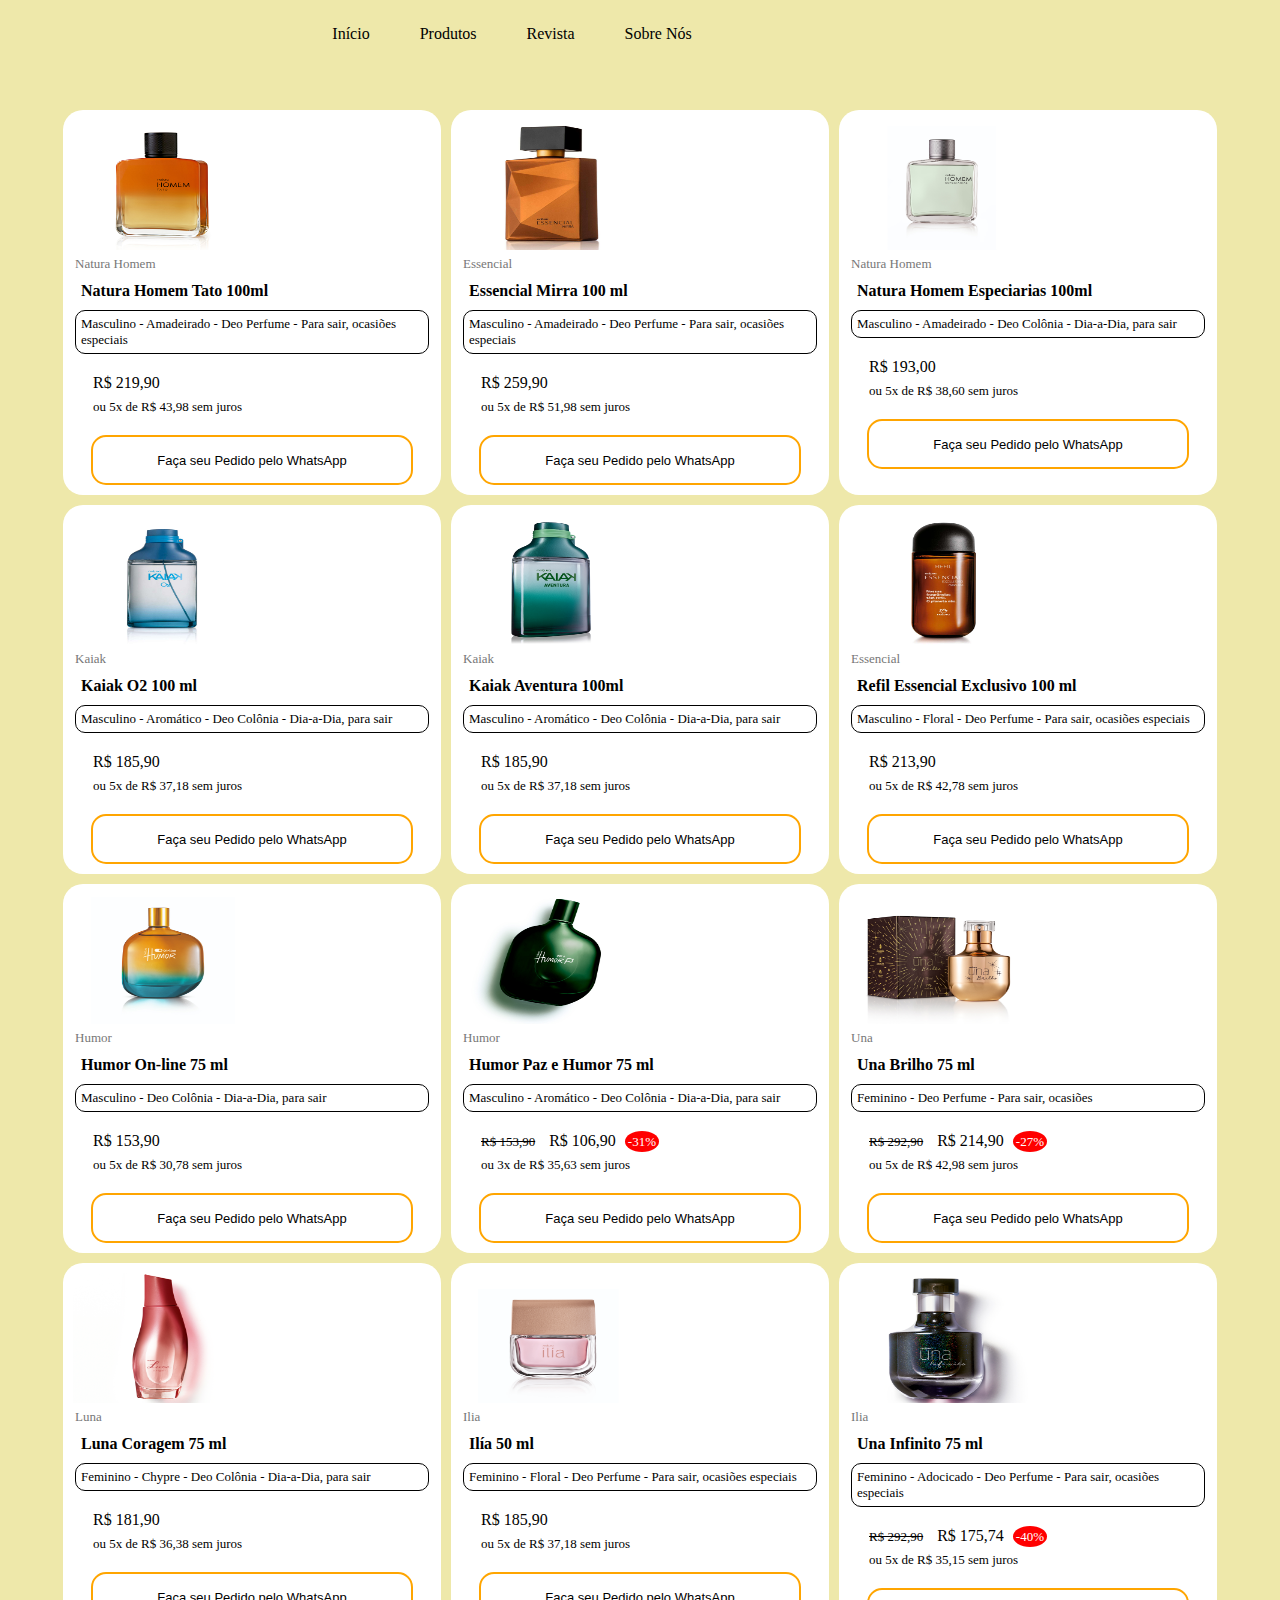
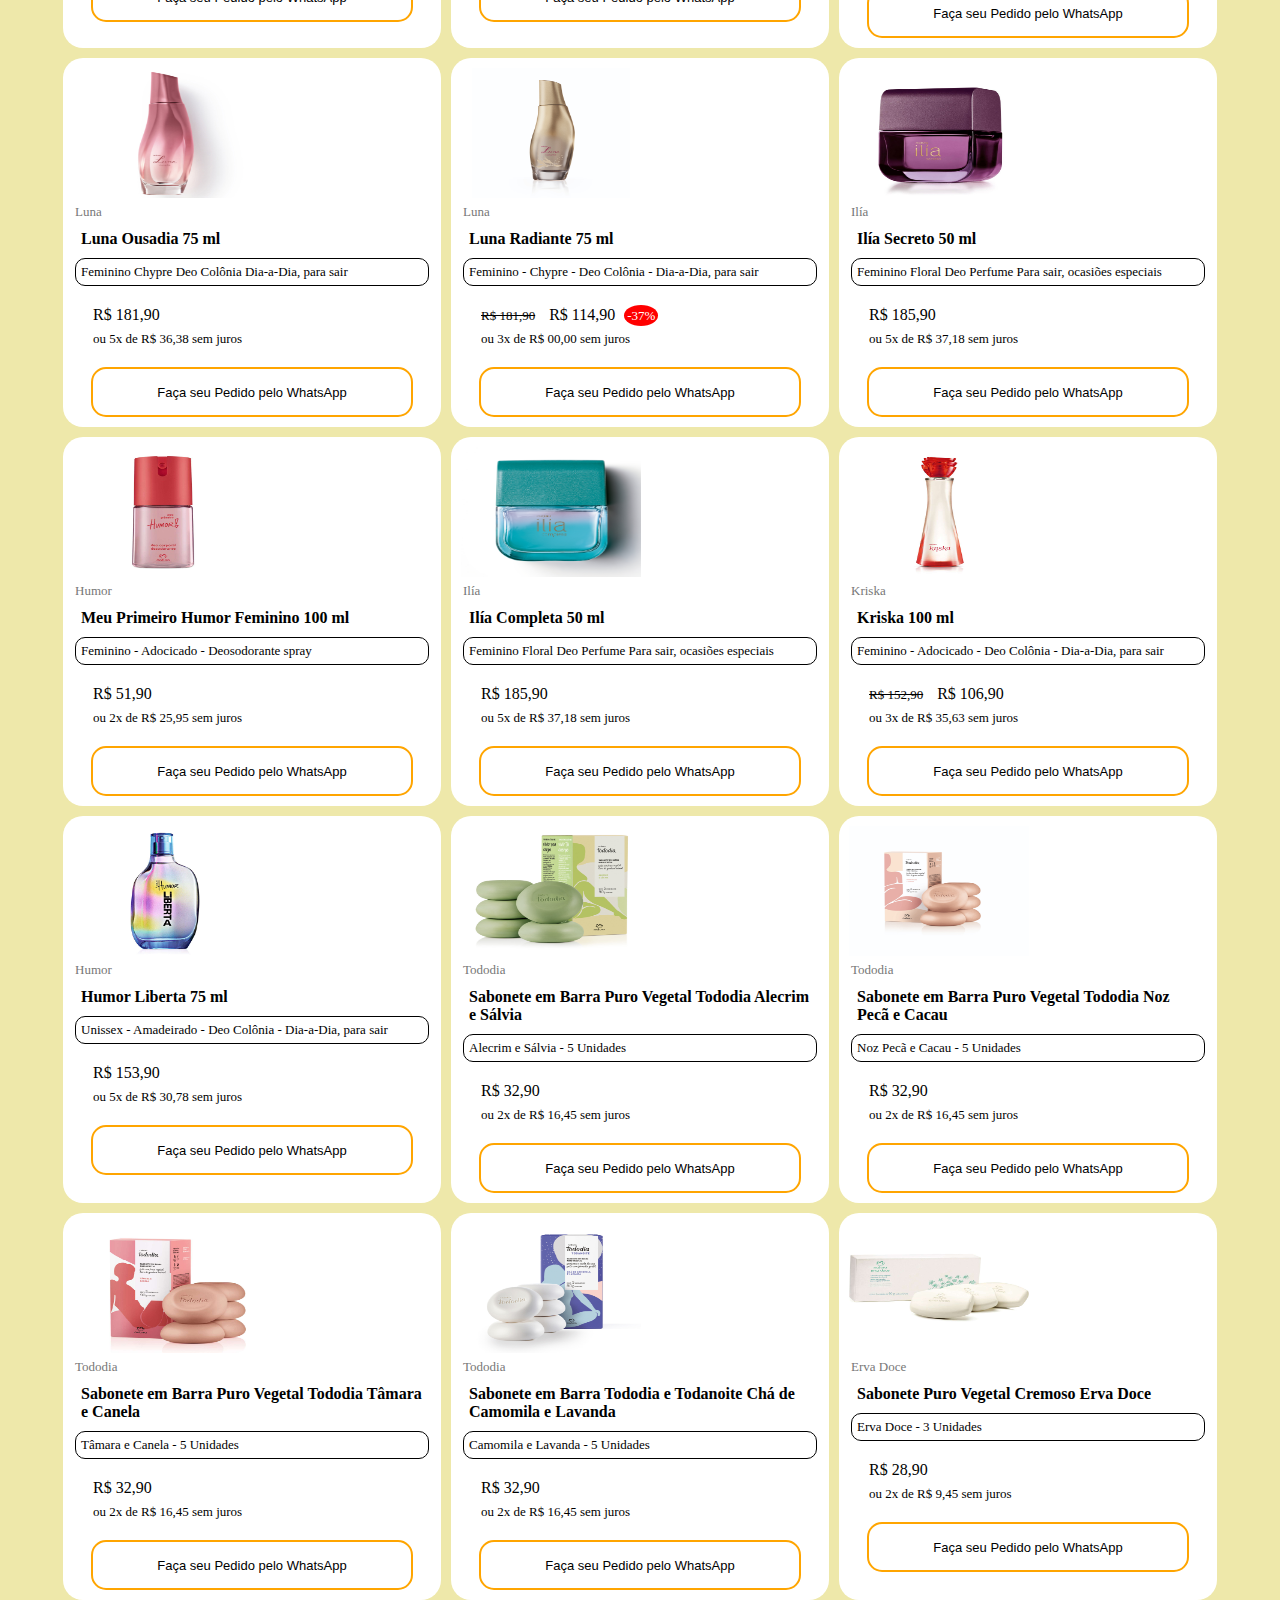
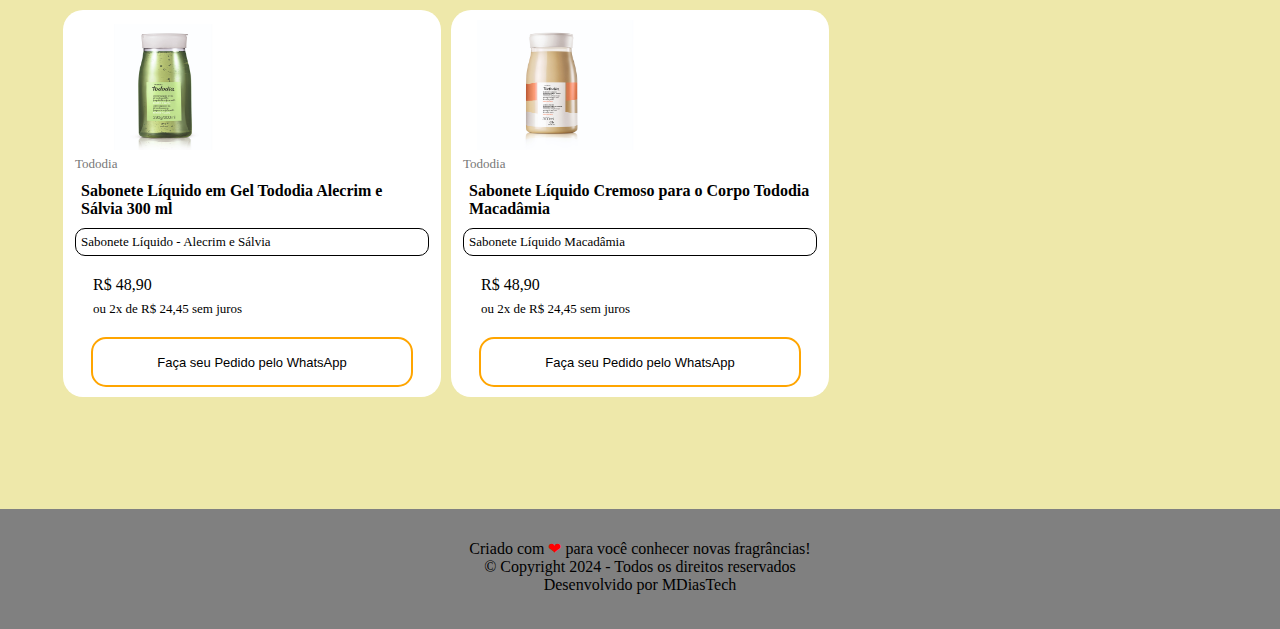
==== commit 69d60235: "rodape" ====
--- a/produtos.html
+++ b/produtos.html
@@ -600,7 +600,7 @@
 
     <footer>
         <div class="footer-informativo">
-            <p>Criado com <span class="cor-coracao">❤</span> para você viajar pelo conhecimento!</p>
+            <p>Criado com <span class="cor-coracao">❤</span> para você conhecer novas fragrâncias!</p>
             <p>© Copyright 2024 - Todos os direitos reservados</p>
             <P>Desenvolvido por MDiasTech</P>
         </div>
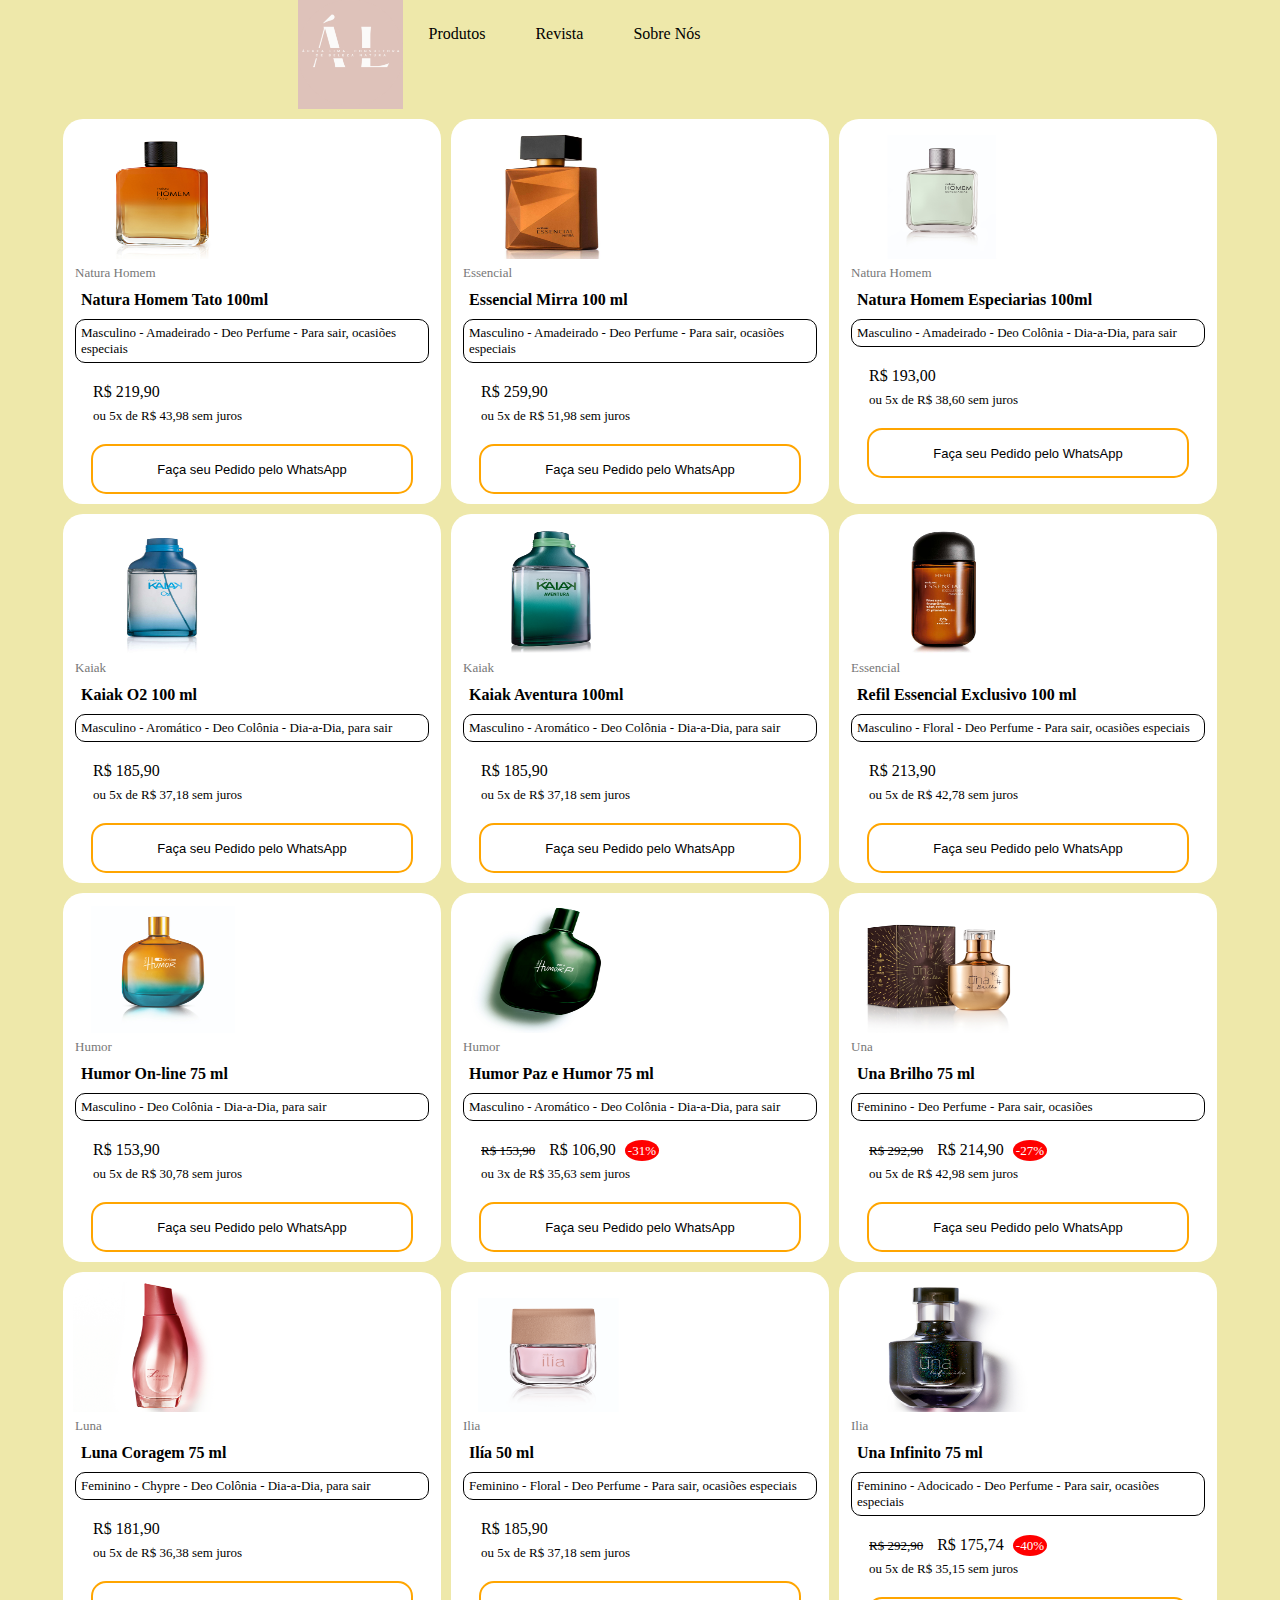
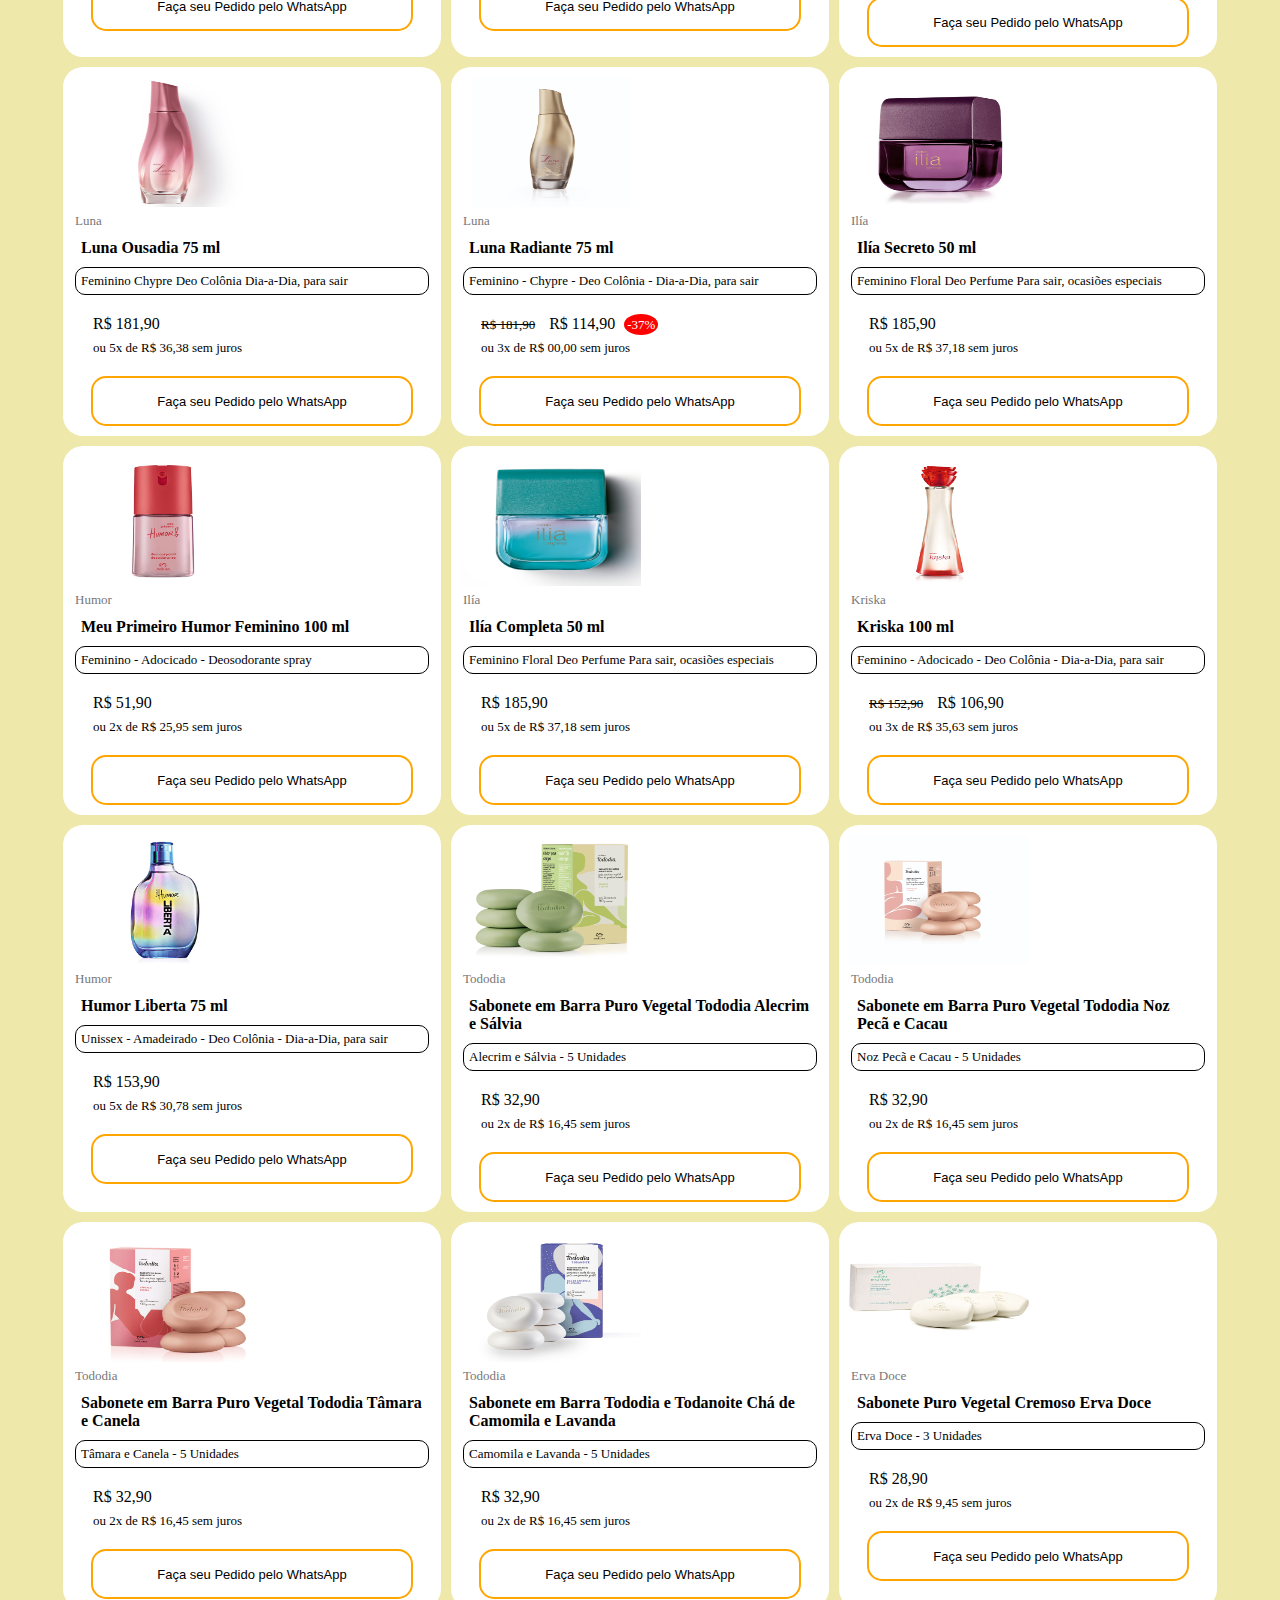
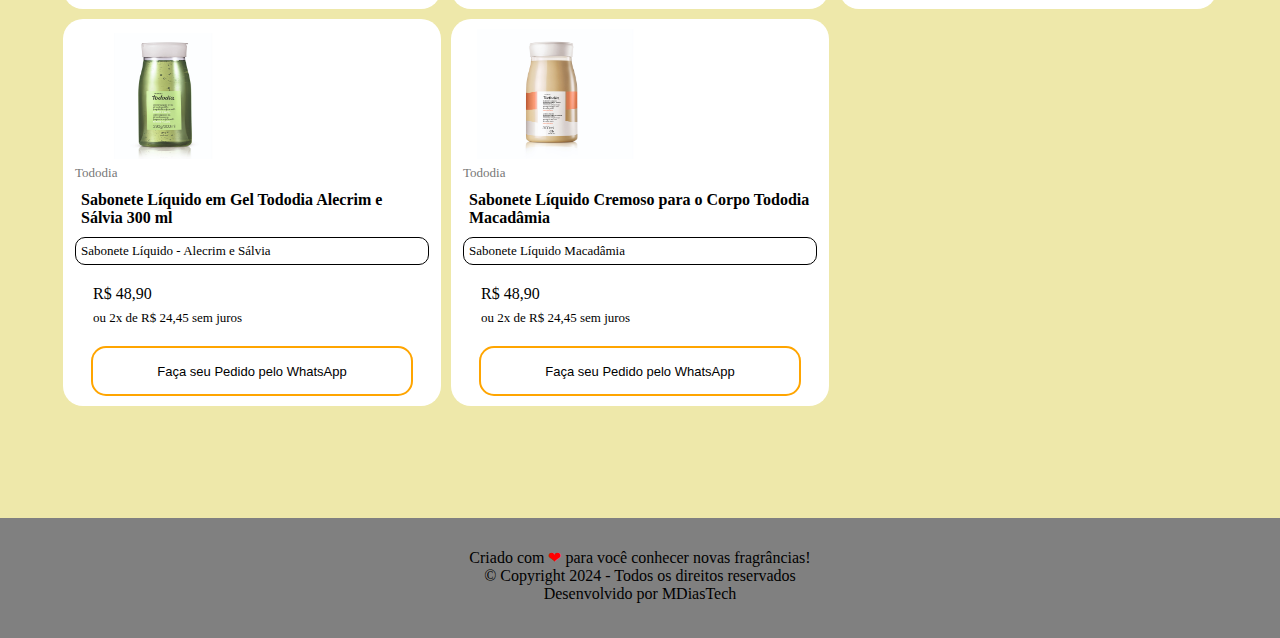
==== commit 81219ab9: "whatsapp e logo" ====
--- a/produtos.html
+++ b/produtos.html
@@ -14,9 +14,15 @@
 <body>
     <header class="header">
 
+        <div class="corpo-cabecalho">
+            <div class="cabecalho">
+                <img class="logo" src="src/images/logo/logo-rosa.png" alt="logo do site">
+            </div>
+        </div>
+
         <nav class="cabecalho">
             <ul>
-                <li><a href="index.html">Início</a></li>
+                <!-- <li><a href="index.html">Início</a></li> -->
                 <li><a href="produtos.html">Produtos</a></li>
                 <li><a href="revista.html">Revista</a></li>
                 <li><a href="#">Sobre Nós</a></li>
@@ -44,8 +50,7 @@
                     <span class="saldo">R$ 219,90</span>
                     <P class="juros">ou 5x de R$ 43,98 sem juros</P>
                 </div>
-                <!-- <a href="https://web.whatsapp.com/send/?phone=%2B5521975056463&amp;text&amp;type=phone_number&amp;app_absent=0" class="outer-shadow" target="_blank"></a> -->
-                <button class="botao-pedido"><a href="https://web.whatsapp.com/send/?phone=%2B5521975056463&amp;text&amp;type=phone_number&amp;app_absent=0" class="outer-shadow" target="_blank">Faça seu Pedido pelo WhatsApp</a></button>
+                <button class="botao-pedido"><a href="https://api.whatsapp.com/send/?phone=%2B5521975056463&amp;text&amp;type=phone_number&amp;app_absent=0" class="outer-shadow" target="_blank">Faça seu Pedido pelo WhatsApp</a></button>
             </section>
                         
             <section>
@@ -63,7 +68,7 @@
                     <span class="saldo">R$ 259,90</span>
                     <P class="juros">ou 5x de R$ 51,98 sem juros</P>
                 </div>
-                <button class="botao-pedido"><a href="https://web.whatsapp.com/send/?phone=%2B5521975056463&amp;text&amp;type=phone_number&amp;app_absent=0" class="outer-shadow" target="_blank">Faça seu Pedido pelo WhatsApp</a></button>
+                <button class="botao-pedido"><a href="https://api.whatsapp.com/send/?phone=%2B5521975056463&amp;text&amp;type=phone_number&amp;app_absent=0" class="outer-shadow" target="_blank">Faça seu Pedido pelo WhatsApp</a></button>
             </section>
 
             <section>
@@ -81,7 +86,7 @@
                     <span class="saldo">R$ 193,00</span>
                     <P class="juros">ou 5x de R$ 38,60 sem juros</P>
                 </div>
-                <button class="botao-pedido"><a href="https://web.whatsapp.com/send/?phone=%2B5521975056463&amp;text&amp;type=phone_number&amp;app_absent=0" class="outer-shadow" target="_blank">Faça seu Pedido pelo WhatsApp</a></button>
+                <button class="botao-pedido"><a href="https://api.whatsapp.com/send/?phone=%2B5521975056463&amp;text&amp;type=phone_number&amp;app_absent=0" class="outer-shadow" target="_blank">Faça seu Pedido pelo WhatsApp</a></button>
             </section>
 
             <section>
@@ -99,7 +104,7 @@
                     <span class="saldo">R$ 185,90</span>
                     <P class="juros">ou 5x de R$ 37,18 sem juros</P>
                 </div>
-                <button class="botao-pedido"><a href="https://web.whatsapp.com/send/?phone=%2B5521975056463&amp;text&amp;type=phone_number&amp;app_absent=0" class="outer-shadow" target="_blank">Faça seu Pedido pelo WhatsApp</a></button>
+                <button class="botao-pedido"><a href="https://api.whatsapp.com/send/?phone=%2B5521975056463&amp;text&amp;type=phone_number&amp;app_absent=0" class="outer-shadow" target="_blank">Faça seu Pedido pelo WhatsApp</a></button>
             </section>
 
             <section>
@@ -117,7 +122,7 @@
                     <span class="saldo">R$ 185,90</span>
                     <P class="juros">ou 5x de R$ 37,18 sem juros</P>
                 </div>
-                <button class="botao-pedido"><a href="https://web.whatsapp.com/send/?phone=%2B5521975056463&amp;text&amp;type=phone_number&amp;app_absent=0" class="outer-shadow" target="_blank">Faça seu Pedido pelo WhatsApp</a></button>
+                <button class="botao-pedido"><a href="https://api.whatsapp.com/send/?phone=%2B5521975056463&amp;text&amp;type=phone_number&amp;app_absent=0" class="outer-shadow" target="_blank">Faça seu Pedido pelo WhatsApp</a></button>
             </section>
 
             <!-- <section>
@@ -135,7 +140,7 @@
                     <span class="saldo">R$ 150,00</span>
                     <P class="juros">ou 3x de R$ 00,00 sem juros</P>
                 </div>
-                <button class="botao-pedido"><a href="https://web.whatsapp.com/send/?phone=%2B5521975056463&amp;text&amp;type=phone_number&amp;app_absent=0" class="outer-shadow" target="_blank">Faça seu Pedido pelo WhatsApp</a></button>
+                <button class="botao-pedido"><a href="https://api.whatsapp.com/send/?phone=%2B5521975056463&amp;text&amp;type=phone_number&amp;app_absent=0" class="outer-shadow" target="_blank">Faça seu Pedido pelo WhatsApp</a></button>
             </section> -->
 
             <section>
@@ -153,7 +158,7 @@
                     <span class="saldo">R$ 213,90</span>
                     <P class="juros">ou 5x de R$ 42,78 sem juros</P>
                 </div>
-                <button class="botao-pedido"><a href="https://web.whatsapp.com/send/?phone=%2B5521975056463&amp;text&amp;type=phone_number&amp;app_absent=0" class="outer-shadow" target="_blank">Faça seu Pedido pelo WhatsApp</a></button>
+                <button class="botao-pedido"><a href="https://api.whatsapp.com/send/?phone=%2B5521975056463&amp;text&amp;type=phone_number&amp;app_absent=0" class="outer-shadow" target="_blank">Faça seu Pedido pelo WhatsApp</a></button>
             </section>
 
             <section>
@@ -170,7 +175,7 @@
                     <span class="saldo">R$ 153,90</span>
                     <P class="juros">ou 5x de R$ 30,78 sem juros</P>
                 </div>
-                <button class="botao-pedido"><a href="https://web.whatsapp.com/send/?phone=%2B5521975056463&amp;text&amp;type=phone_number&amp;app_absent=0" class="outer-shadow" target="_blank">Faça seu Pedido pelo WhatsApp</a></button>
+                <button class="botao-pedido"><a href="https://api.whatsapp.com/send/?phone=%2B5521975056463&amp;text&amp;type=phone_number&amp;app_absent=0" class="outer-shadow" target="_blank">Faça seu Pedido pelo WhatsApp</a></button>
             </section>
 
             <section>
@@ -189,7 +194,7 @@
                     <span class="porcentagem">-31%</span>
                     <P class="juros">ou 3x de R$ 35,63 sem juros</P>
                 </div>
-                <button class="botao-pedido"><a href="https://web.whatsapp.com/send/?phone=%2B5521975056463&amp;text&amp;type=phone_number&amp;app_absent=0" class="outer-shadow" target="_blank">Faça seu Pedido pelo WhatsApp</a></button>
+                <button class="botao-pedido"><a href="https://api.whatsapp.com/send/?phone=%2B5521975056463&amp;text&amp;type=phone_number&amp;app_absent=0" class="outer-shadow" target="_blank">Faça seu Pedido pelo WhatsApp</a></button>
             </section>
 
             <!-- <section>
@@ -207,7 +212,7 @@
                     <span class="saldo">R$ 150,00</span>
                     <P class="juros">ou 3x de R$ 00,00 sem juros</P>
                 </div>
-                <button class="botao-pedido"><a href="https://web.whatsapp.com/send/?phone=%2B5521975056463&amp;text&amp;type=phone_number&amp;app_absent=0" class="outer-shadow" target="_blank">Faça seu Pedido pelo WhatsApp</a></button>
+                <button class="botao-pedido"><a href="https://api.whatsapp.com/send/?phone=%2B5521975056463&amp;text&amp;type=phone_number&amp;app_absent=0" class="outer-shadow" target="_blank">Faça seu Pedido pelo WhatsApp</a></button>
             </section> -->
 
             <!-- <section>
@@ -225,7 +230,7 @@
                     <span class="saldo">R$ 150,00</span>
                     <P class="juros">ou 3x de R$ 00,00 sem juros</P>
                 </div>
-                <button class="botao-pedido"><a href="https://web.whatsapp.com/send/?phone=%2B5521975056463&amp;text&amp;type=phone_number&amp;app_absent=0" class="outer-shadow" target="_blank">Faça seu Pedido pelo WhatsApp</a></button>
+                <button class="botao-pedido"><a href="https://api.whatsapp.com/send/?phone=%2B5521975056463&amp;text&amp;type=phone_number&amp;app_absent=0" class="outer-shadow" target="_blank">Faça seu Pedido pelo WhatsApp</a></button>
             </section> -->
 
             <!-- <section>
@@ -243,7 +248,7 @@
                     <span class="saldo">R$ 150,00</span>
                     <P class="juros">ou 3x de R$ 00,00 sem juros</P>
                 </div>
-                <button class="botao-pedido"><a href="https://web.whatsapp.com/send/?phone=%2B5521975056463&amp;text&amp;type=phone_number&amp;app_absent=0" class="outer-shadow" target="_blank">Faça seu Pedido pelo WhatsApp</a></button>
+                <button class="botao-pedido"><a href="https://api.whatsapp.com/send/?phone=%2B5521975056463&amp;text&amp;type=phone_number&amp;app_absent=0" class="outer-shadow" target="_blank">Faça seu Pedido pelo WhatsApp</a></button>
             </section> -->
 
             <section>
@@ -261,7 +266,7 @@
                     <span class="porcentagem">-27%</span>
                     <P class="juros">ou 5x de R$ 42,98 sem juros</P>
                 </div>
-                <button class="botao-pedido"><a href="https://web.whatsapp.com/send/?phone=%2B5521975056463&amp;text&amp;type=phone_number&amp;app_absent=0" class="outer-shadow" target="_blank">Faça seu Pedido pelo WhatsApp</a></button>
+                <button class="botao-pedido"><a href="https://api.whatsapp.com/send/?phone=%2B5521975056463&amp;text&amp;type=phone_number&amp;app_absent=0" class="outer-shadow" target="_blank">Faça seu Pedido pelo WhatsApp</a></button>
             </section>
 
             <section>
@@ -279,7 +284,7 @@
                     <span class="saldo">R$ 181,90</span>
                     <P class="juros">ou 5x de R$ 36,38 sem juros</P>
                 </div>
-                <button class="botao-pedido"><a href="https://web.whatsapp.com/send/?phone=%2B5521975056463&amp;text&amp;type=phone_number&amp;app_absent=0" class="outer-shadow" target="_blank">Faça seu Pedido pelo WhatsApp</a></button>
+                <button class="botao-pedido"><a href="https://api.whatsapp.com/send/?phone=%2B5521975056463&amp;text&amp;type=phone_number&amp;app_absent=0" class="outer-shadow" target="_blank">Faça seu Pedido pelo WhatsApp</a></button>
             </section>
 
             <section>
@@ -297,7 +302,7 @@
                     <span class="saldo">R$ 185,90</span>
                     <P class="juros">ou 5x de R$ 37,18 sem juros</P>
                 </div>
-                <button class="botao-pedido"><a href="https://web.whatsapp.com/send/?phone=%2B5521975056463&amp;text&amp;type=phone_number&amp;app_absent=0" class="outer-shadow" target="_blank">Faça seu Pedido pelo WhatsApp</a></button>
+                <button class="botao-pedido"><a href="https://api.whatsapp.com/send/?phone=%2B5521975056463&amp;text&amp;type=phone_number&amp;app_absent=0" class="outer-shadow" target="_blank">Faça seu Pedido pelo WhatsApp</a></button>
             </section>
 
             <section>
@@ -316,7 +321,7 @@
                     <span class="porcentagem">-40%</span>
                     <P class="juros">ou 5x de R$ 35,15 sem juros</P>
                 </div>
-                <button class="botao-pedido"><a href="https://web.whatsapp.com/send/?phone=%2B5521975056463&amp;text&amp;type=phone_number&amp;app_absent=0" class="outer-shadow" target="_blank">Faça seu Pedido pelo WhatsApp</a></button>
+                <button class="botao-pedido"><a href="https://api.whatsapp.com/send/?phone=%2B5521975056463&amp;text&amp;type=phone_number&amp;app_absent=0" class="outer-shadow" target="_blank">Faça seu Pedido pelo WhatsApp</a></button>
             </section>
 
             <section>
@@ -334,7 +339,7 @@
                     <span class="saldo">R$ 181,90</span>
                     <P class="juros">ou 5x de R$ 36,38 sem juros</P>
                 </div>
-                <button class="botao-pedido"><a href="https://web.whatsapp.com/send/?phone=%2B5521975056463&amp;text&amp;type=phone_number&amp;app_absent=0" class="outer-shadow" target="_blank">Faça seu Pedido pelo WhatsApp</a></button>
+                <button class="botao-pedido"><a href="https://api.whatsapp.com/send/?phone=%2B5521975056463&amp;text&amp;type=phone_number&amp;app_absent=0" class="outer-shadow" target="_blank">Faça seu Pedido pelo WhatsApp</a></button>
             </section>
 
             <section>
@@ -353,7 +358,7 @@
                     <span class="porcentagem">-37%</span>
                     <P class="juros">ou 3x de R$ 00,00 sem juros</P>
                 </div>
-                <button class="botao-pedido"><a href="https://web.whatsapp.com/send/?phone=%2B5521975056463&amp;text&amp;type=phone_number&amp;app_absent=0" class="outer-shadow" target="_blank">Faça seu Pedido pelo WhatsApp</a></button>
+                <button class="botao-pedido"><a href="https://api.whatsapp.com/send/?phone=%2B5521975056463&amp;text&amp;type=phone_number&amp;app_absent=0" class="outer-shadow" target="_blank">Faça seu Pedido pelo WhatsApp</a></button>
             </section>
 
             <section>
@@ -371,7 +376,7 @@
                     <span class="saldo">R$ 185,90</span>
                     <P class="juros">ou 5x de R$ 37,18 sem juros</P>
                 </div>
-                <button class="botao-pedido"><a href="https://web.whatsapp.com/send/?phone=%2B5521975056463&amp;text&amp;type=phone_number&amp;app_absent=0" class="outer-shadow" target="_blank">Faça seu Pedido pelo WhatsApp</a></button>
+                <button class="botao-pedido"><a href="https://api.whatsapp.com/send/?phone=%2B5521975056463&amp;text&amp;type=phone_number&amp;app_absent=0" class="outer-shadow" target="_blank">Faça seu Pedido pelo WhatsApp</a></button>
             </section>
 
             <section>
@@ -388,7 +393,7 @@
                     <span class="saldo">R$ 51,90</span>
                     <P class="juros">ou 2x de R$ 25,95 sem juros</P>
                 </div>
-                <button class="botao-pedido"><a href="https://web.whatsapp.com/send/?phone=%2B5521975056463&amp;text&amp;type=phone_number&amp;app_absent=0" class="outer-shadow" target="_blank">Faça seu Pedido pelo WhatsApp</a></button>
+                <button class="botao-pedido"><a href="https://api.whatsapp.com/send/?phone=%2B5521975056463&amp;text&amp;type=phone_number&amp;app_absent=0" class="outer-shadow" target="_blank">Faça seu Pedido pelo WhatsApp</a></button>
             </section>
 
             <section>
@@ -406,7 +411,7 @@
                     <span class="saldo">R$ 185,90</span>
                     <P class="juros">ou 5x de R$ 37,18 sem juros</P>
                 </div>
-                <button class="botao-pedido"><a href="https://web.whatsapp.com/send/?phone=%2B5521975056463&amp;text&amp;type=phone_number&amp;app_absent=0" class="outer-shadow" target="_blank">Faça seu Pedido pelo WhatsApp</a></button>
+                <button class="botao-pedido"><a href="https://api.whatsapp.com/send/?phone=%2B5521975056463&amp;text&amp;type=phone_number&amp;app_absent=0" class="outer-shadow" target="_blank">Faça seu Pedido pelo WhatsApp</a></button>
             </section>
 
             <!-- <section>
@@ -425,7 +430,7 @@
                     <span class="saldo">R$ 169,90</span>
                     <P class="juros">ou 3x de R$ 00,00 sem juros</P>
                 </div>
-                <button class="botao-pedido"><a href="https://web.whatsapp.com/send/?phone=%2B5521975056463&amp;text&amp;type=phone_number&amp;app_absent=0" class="outer-shadow" target="_blank">Faça seu Pedido pelo WhatsApp</a></button>
+                <button class="botao-pedido"><a href="https://api.whatsapp.com/send/?phone=%2B5521975056463&amp;text&amp;type=phone_number&amp;app_absent=0" class="outer-shadow" target="_blank">Faça seu Pedido pelo WhatsApp</a></button>
             </section> -->
 
             <section>
@@ -443,7 +448,7 @@
                     <span class="saldo">R$ 106,90</span>
                     <P class="juros">ou 3x de R$ 35,63 sem juros</P>
                 </div>
-                <button class="botao-pedido"><a href="https://web.whatsapp.com/send/?phone=%2B5521975056463&amp;text&amp;type=phone_number&amp;app_absent=0" class="outer-shadow" target="_blank">Faça seu Pedido pelo WhatsApp</a></button>
+                <button class="botao-pedido"><a href="https://api.whatsapp.com/send/?phone=%2B5521975056463&amp;text&amp;type=phone_number&amp;app_absent=0" class="outer-shadow" target="_blank">Faça seu Pedido pelo WhatsApp</a></button>
             </section>
 
             <section>
@@ -461,7 +466,7 @@
                     <span class="saldo">R$ 153,90</span>
                     <P class="juros">ou 5x de R$ 30,78 sem juros</P>
                 </div>
-                <button class="botao-pedido"><a href="https://web.whatsapp.com/send/?phone=%2B5521975056463&amp;text&amp;type=phone_number&amp;app_absent=0" class="outer-shadow" target="_blank">Faça seu Pedido pelo WhatsApp</a></button>
+                <button class="botao-pedido"><a href="https://api.whatsapp.com/send/?phone=%2B5521975056463&amp;text&amp;type=phone_number&amp;app_absent=0" class="outer-shadow" target="_blank">Faça seu Pedido pelo WhatsApp</a></button>
             </section>
 
             <section>
@@ -477,7 +482,7 @@
                     <span class="saldo">R$ 32,90</span>
                     <P class="juros">ou 2x de R$ 16,45 sem juros</P>
                 </div>
-                <button class="botao-pedido"><a href="https://web.whatsapp.com/send/?phone=%2B5521975056463&amp;text&amp;type=phone_number&amp;app_absent=0" class="outer-shadow" target="_blank">Faça seu Pedido pelo WhatsApp</a></button>
+                <button class="botao-pedido"><a href="https://api.whatsapp.com/send/?phone=%2B5521975056463&amp;text&amp;type=phone_number&amp;app_absent=0" class="outer-shadow" target="_blank">Faça seu Pedido pelo WhatsApp</a></button>
             </section>
 
             <section>
@@ -493,7 +498,7 @@
                     <span class="saldo">R$ 32,90</span>
                     <P class="juros">ou 2x de R$ 16,45 sem juros</P>
                 </div>
-                <button class="botao-pedido"><a href="https://web.whatsapp.com/send/?phone=%2B5521975056463&amp;text&amp;type=phone_number&amp;app_absent=0" class="outer-shadow" target="_blank">Faça seu Pedido pelo WhatsApp</a></button>
+                <button class="botao-pedido"><a href="https://api.whatsapp.com/send/?phone=%2B5521975056463&amp;text&amp;type=phone_number&amp;app_absent=0" class="outer-shadow" target="_blank">Faça seu Pedido pelo WhatsApp</a></button>
             </section>
 
             <section>
@@ -509,7 +514,7 @@
                     <span class="saldo">R$ 32,90</span>
                     <P class="juros">ou 2x de R$ 16,45 sem juros</P>
                 </div>
-                <button class="botao-pedido"><a href="https://web.whatsapp.com/send/?phone=%2B5521975056463&amp;text&amp;type=phone_number&amp;app_absent=0" class="outer-shadow" target="_blank">Faça seu Pedido pelo WhatsApp</a></button>
+                <button class="botao-pedido"><a href="https://api.whatsapp.com/send/?phone=%2B5521975056463&amp;text&amp;type=phone_number&amp;app_absent=0" class="outer-shadow" target="_blank">Faça seu Pedido pelo WhatsApp</a></button>
             </section>
 
             <section>
@@ -525,7 +530,7 @@
                     <span class="saldo">R$ 32,90</span>
                     <P class="juros">ou 2x de R$ 16,45 sem juros</P>
                 </div>
-                <button class="botao-pedido"><a href="https://web.whatsapp.com/send/?phone=%2B5521975056463&amp;text&amp;type=phone_number&amp;app_absent=0" class="outer-shadow" target="_blank">Faça seu Pedido pelo WhatsApp</a></button>
+                <button class="botao-pedido"><a href="https://api.whatsapp.com/send/?phone=%2B5521975056463&amp;text&amp;type=phone_number&amp;app_absent=0" class="outer-shadow" target="_blank">Faça seu Pedido pelo WhatsApp</a></button>
             </section>
 
             <section>
@@ -541,7 +546,7 @@
                     <span class="saldo">R$ 28,90</span>
                     <P class="juros">ou 2x de R$ 9,45 sem juros</P>
                 </div>
-                <button class="botao-pedido"><a href="https://web.whatsapp.com/send/?phone=%2B5521975056463&amp;text&amp;type=phone_number&amp;app_absent=0" class="outer-shadow" target="_blank">Faça seu Pedido pelo WhatsApp</a></button>
+                <button class="botao-pedido"><a href="https://api.whatsapp.com/send/?phone=%2B5521975056463&amp;text&amp;type=phone_number&amp;app_absent=0" class="outer-shadow" target="_blank">Faça seu Pedido pelo WhatsApp</a></button>
             </section>
 
             <section>
@@ -558,7 +563,7 @@
                     <P class="juros">ou 2x de R$ 24,45 sem juros</P>
 
                 </div>
-                <button class="botao-pedido"><a href="https://web.whatsapp.com/send/?phone=%2B5521975056463&amp;text&amp;type=phone_number&amp;app_absent=0" class="outer-shadow" target="_blank">Faça seu Pedido pelo WhatsApp</a></button>
+                <button class="botao-pedido"><a href="https://api.whatsapp.com/send/?phone=%2B5521975056463&amp;text&amp;type=phone_number&amp;app_absent=0" class="outer-shadow" target="_blank">Faça seu Pedido pelo WhatsApp</a></button>
             </section>
 
             <section>
@@ -574,7 +579,7 @@
                     <span class="saldo">R$ 48,90</span>
                     <P class="juros">ou 2x de R$ 24,45 sem juros</P>
                 </div>
-                <button class="botao-pedido"><a href="https://web.whatsapp.com/send/?phone=%2B5521975056463&amp;text&amp;type=phone_number&amp;app_absent=0" class="outer-shadow" target="_blank">Faça seu Pedido pelo WhatsApp</a></button>
+                <button class="botao-pedido"><a href="https://api.whatsapp.com/send/?phone=%2B5521975056463&amp;text&amp;type=phone_number&amp;app_absent=0" class="outer-shadow" target="_blank">Faça seu Pedido pelo WhatsApp</a></button>
             </section>
 
             <!-- <section>
@@ -592,7 +597,7 @@
                     <span class="saldo">R$ 48,90</span>
                     <P class="juros">ou 2x de R$ 24,45 sem juros</P>
                 </div>
-                <button class="botao-pedido"><a href="https://web.whatsapp.com/send/?phone=%2B5521975056463&amp;text&amp;type=phone_number&amp;app_absent=0" class="outer-shadow" target="_blank">Faça seu Pedido pelo WhatsApp</a></button>
+                <button class="botao-pedido"><a href="https://api.whatsapp.com/send/?phone=%2B5521975056463&amp;text&amp;type=phone_number&amp;app_absent=0" class="outer-shadow" target="_blank">Faça seu Pedido pelo WhatsApp</a></button>
             </section> -->
         </div>
 
@@ -607,6 +612,6 @@
     </footer>
 
 
-
+    <script type="text/javascript" src="index.js"></script>
 </body>
 </html>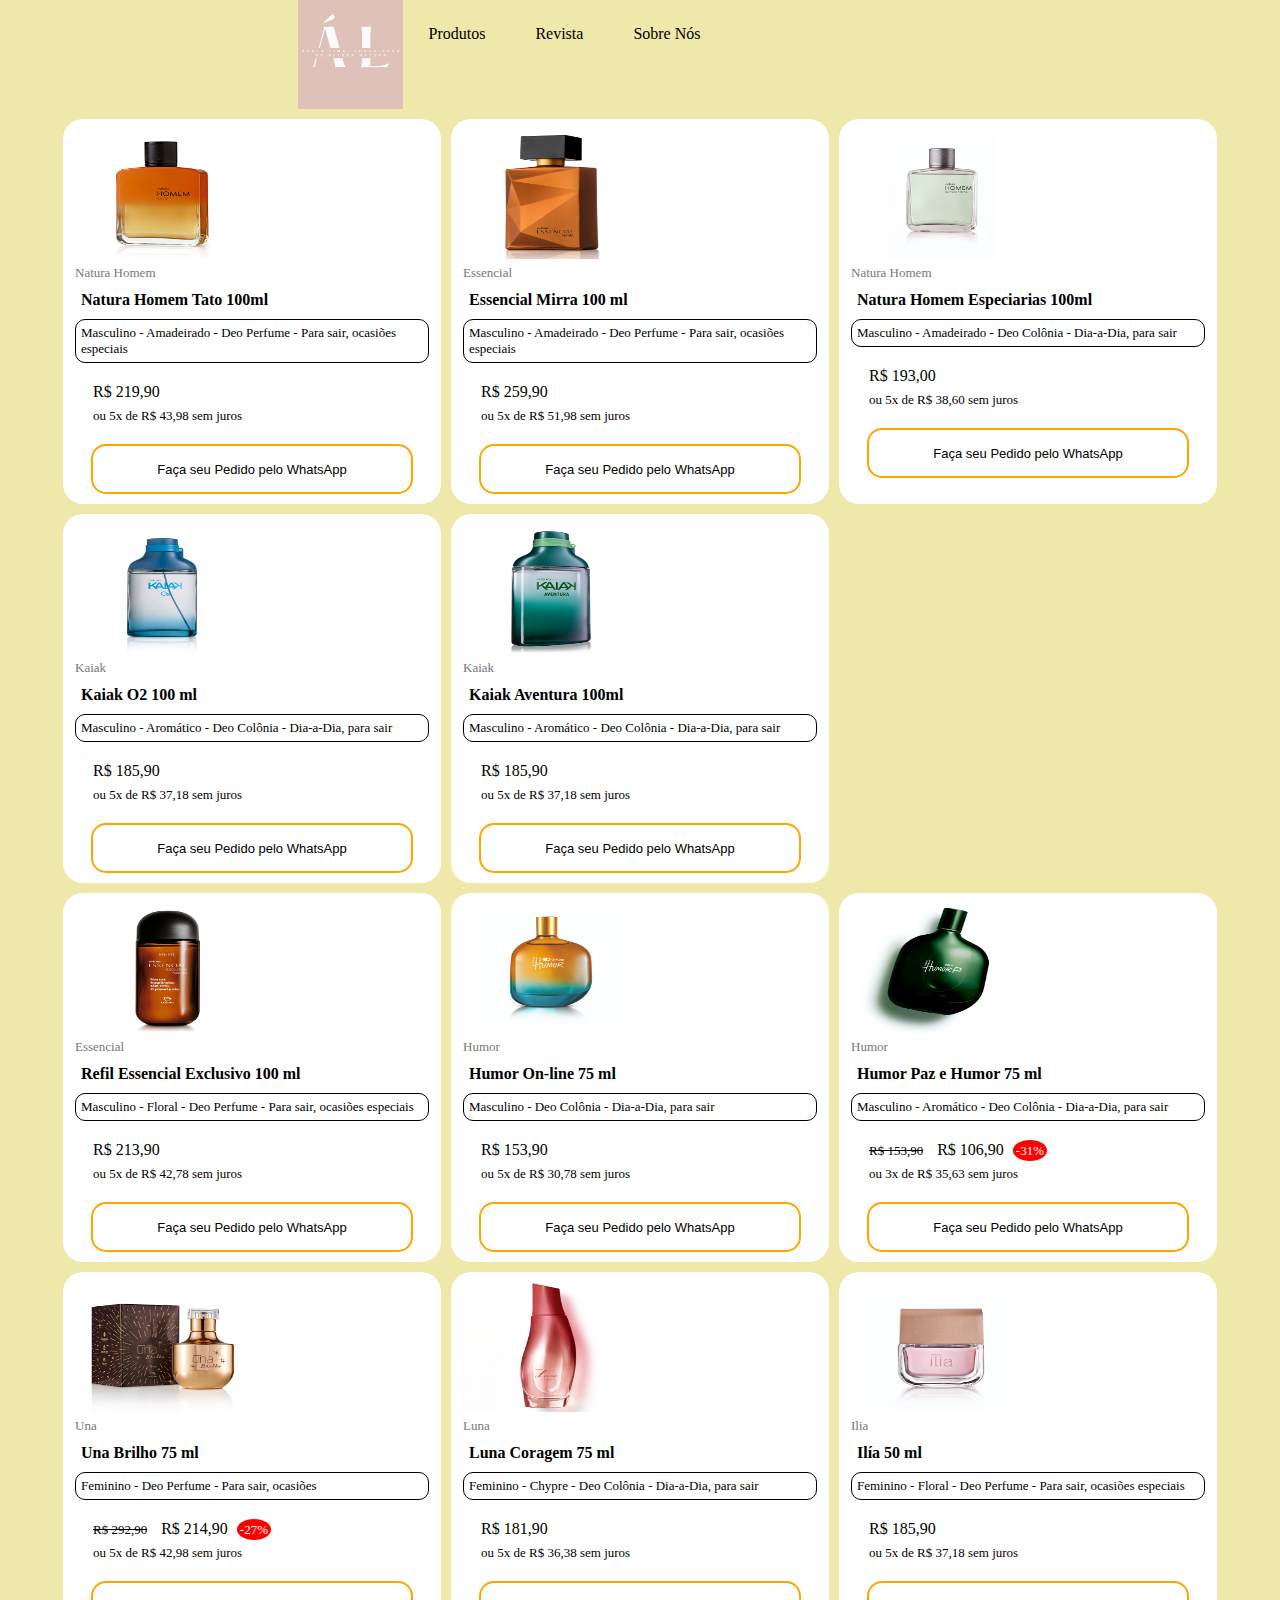
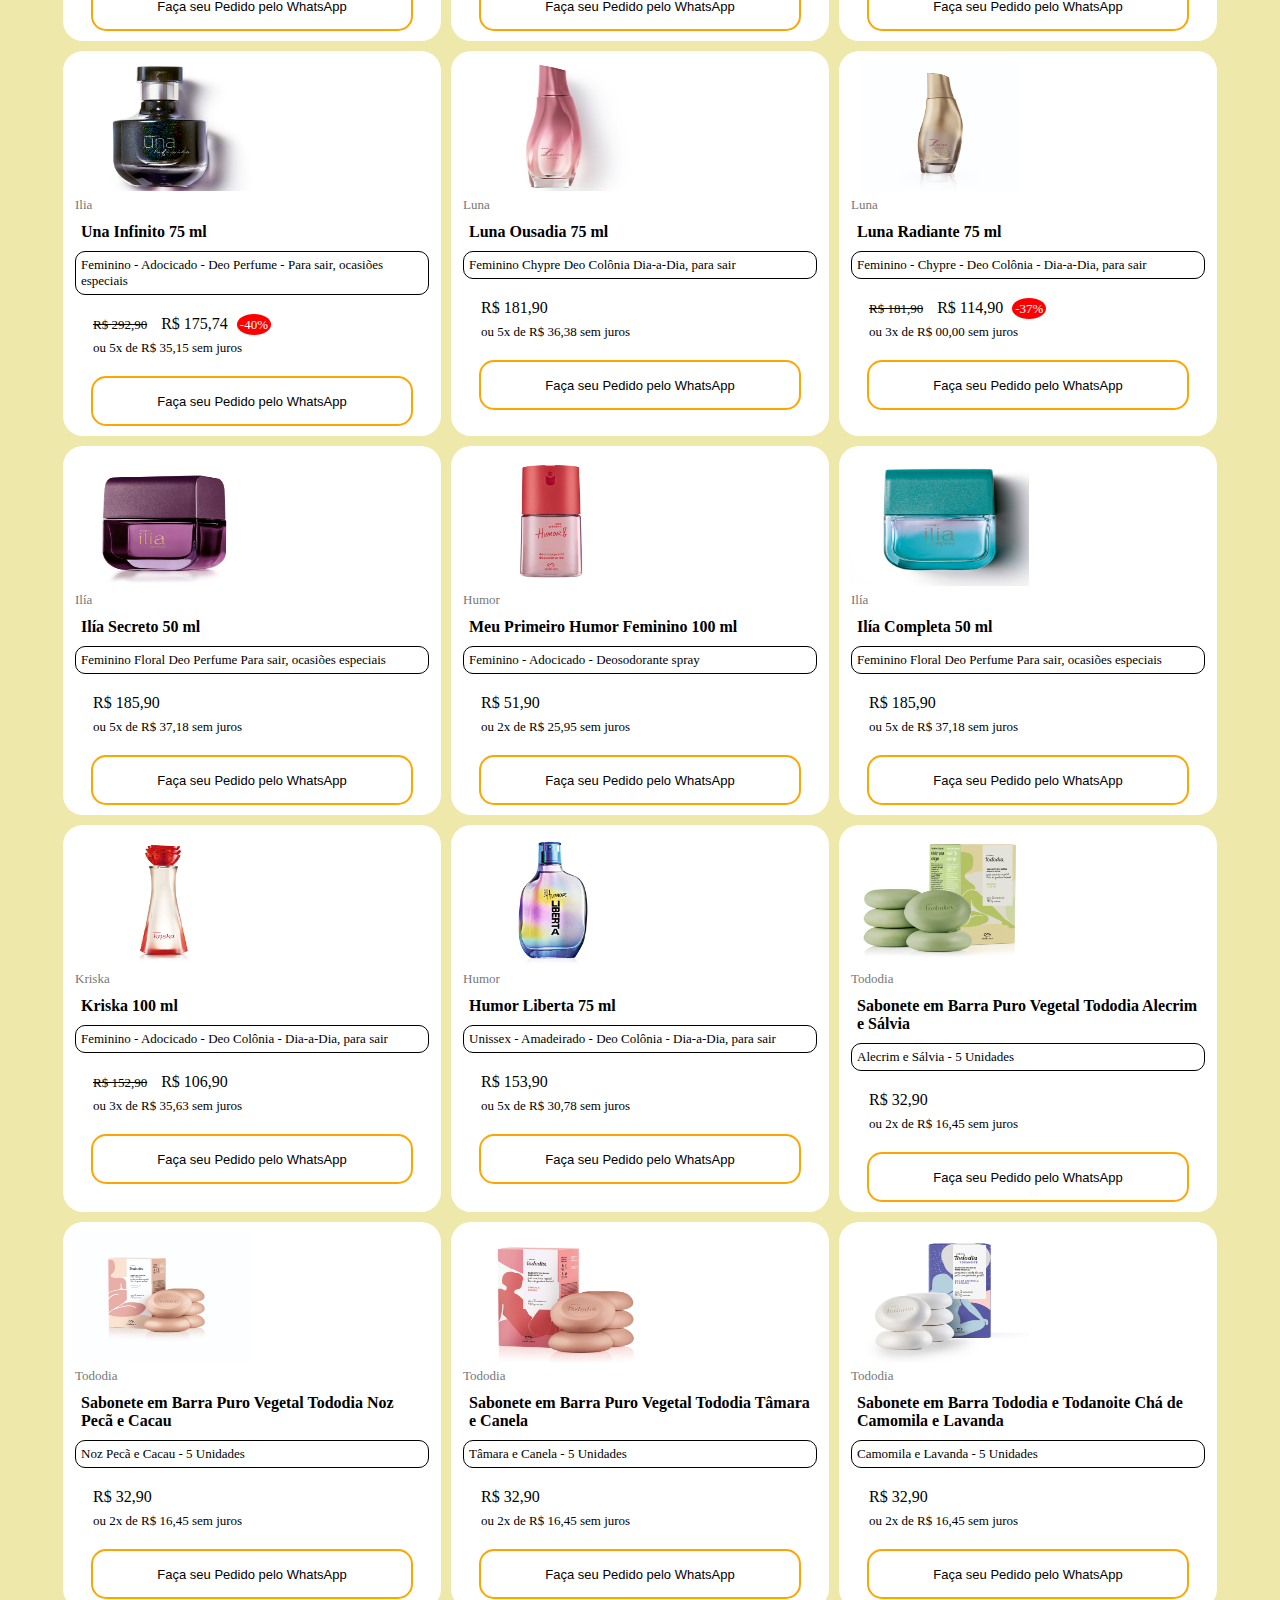
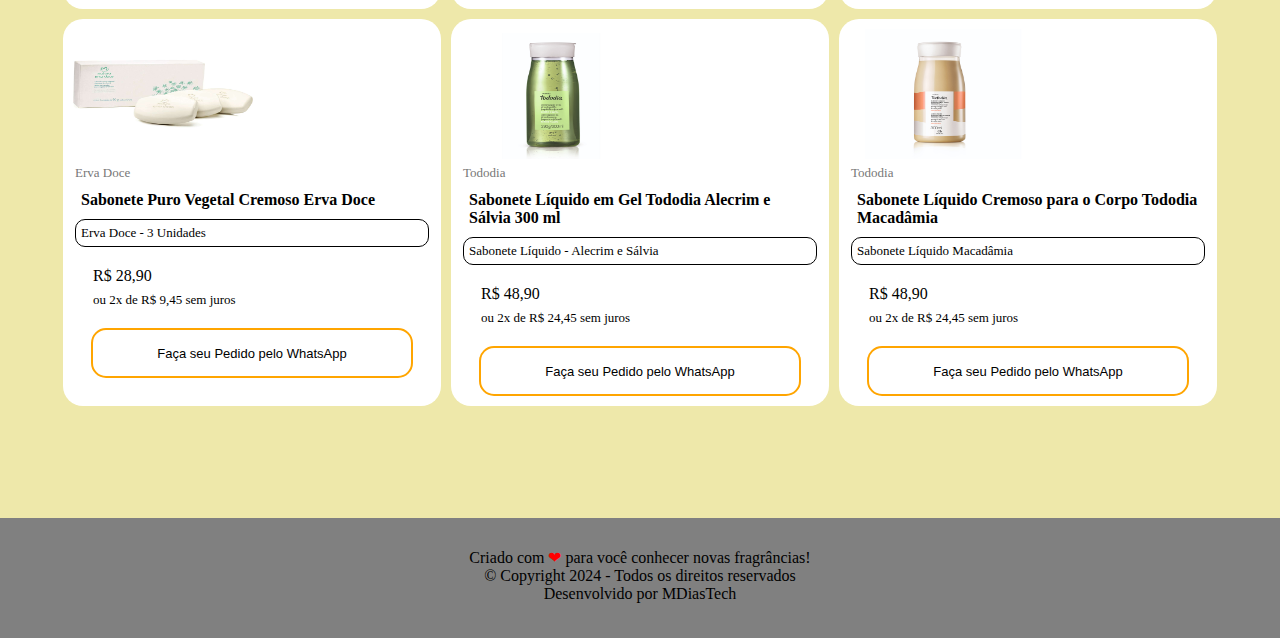
==== commit aaa39d2e: "botao pedido" ====
--- a/produtos.html
+++ b/produtos.html
@@ -3,7 +3,7 @@
 <head>
     <meta charset="UTF-8">
     <meta name="viewport" content="width=device-width, initial-scale=1.0">
-    <title>Inicio</title>
+    <title>Produtos</title>
 
     <link rel="stylesheet" href="src/css/header.css">
     <link rel="stylesheet" href="src/css/footer.css">
@@ -50,7 +50,9 @@
                     <span class="saldo">R$ 219,90</span>
                     <P class="juros">ou 5x de R$ 43,98 sem juros</P>
                 </div>
-                <button class="botao-pedido"><a href="https://api.whatsapp.com/send/?phone=%2B5521975056463&amp;text&amp;type=phone_number&amp;app_absent=0" class="outer-shadow" target="_blank">Faça seu Pedido pelo WhatsApp</a></button>
+                <button class="botao-pedido">
+                    <a href="https://api.whatsapp.com/send/?phone=%2B5521975056463" target="_blank">Faça seu Pedido pelo WhatsApp</a>
+                </button>
             </section>
                         
             <section>
@@ -68,7 +70,9 @@
                     <span class="saldo">R$ 259,90</span>
                     <P class="juros">ou 5x de R$ 51,98 sem juros</P>
                 </div>
-                <button class="botao-pedido"><a href="https://api.whatsapp.com/send/?phone=%2B5521975056463&amp;text&amp;type=phone_number&amp;app_absent=0" class="outer-shadow" target="_blank">Faça seu Pedido pelo WhatsApp</a></button>
+                <button class="botao-pedido">
+                    <a href="https://api.whatsapp.com/send/?phone=%2B5521975056463" target="_blank">Faça seu Pedido pelo WhatsApp</a>
+                </button>
             </section>
 
             <section>
@@ -86,7 +90,9 @@
                     <span class="saldo">R$ 193,00</span>
                     <P class="juros">ou 5x de R$ 38,60 sem juros</P>
                 </div>
-                <button class="botao-pedido"><a href="https://api.whatsapp.com/send/?phone=%2B5521975056463&amp;text&amp;type=phone_number&amp;app_absent=0" class="outer-shadow" target="_blank">Faça seu Pedido pelo WhatsApp</a></button>
+                <button class="botao-pedido">
+                    <a href="https://api.whatsapp.com/send/?phone=%2B5521975056463" target="_blank">Faça seu Pedido pelo WhatsApp</a>
+                </button>
             </section>
 
             <section>
@@ -104,7 +110,9 @@
                     <span class="saldo">R$ 185,90</span>
                     <P class="juros">ou 5x de R$ 37,18 sem juros</P>
                 </div>
-                <button class="botao-pedido"><a href="https://api.whatsapp.com/send/?phone=%2B5521975056463&amp;text&amp;type=phone_number&amp;app_absent=0" class="outer-shadow" target="_blank">Faça seu Pedido pelo WhatsApp</a></button>
+                <button class="botao-pedido">
+                    <a href="https://api.whatsapp.com/send/?phone=%2B5521975056463" target="_blank">Faça seu Pedido pelo WhatsApp</a>
+                </button>
             </section>
 
             <section>
@@ -122,7 +130,9 @@
                     <span class="saldo">R$ 185,90</span>
                     <P class="juros">ou 5x de R$ 37,18 sem juros</P>
                 </div>
-                <button class="botao-pedido"><a href="https://api.whatsapp.com/send/?phone=%2B5521975056463&amp;text&amp;type=phone_number&amp;app_absent=0" class="outer-shadow" target="_blank">Faça seu Pedido pelo WhatsApp</a></button>
+                <button class="botao-pedido">
+                    <a href="https://api.whatsapp.com/send/?phone=%2B5521975056463" target="_blank">Faça seu Pedido pelo WhatsApp<a>
+                </button>
             </section>
 
             <!-- <section>
@@ -140,7 +150,9 @@
                     <span class="saldo">R$ 150,00</span>
                     <P class="juros">ou 3x de R$ 00,00 sem juros</P>
                 </div>
-                <button class="botao-pedido"><a href="https://api.whatsapp.com/send/?phone=%2B5521975056463&amp;text&amp;type=phone_number&amp;app_absent=0" class="outer-shadow" target="_blank">Faça seu Pedido pelo WhatsApp</a></button>
+                <button class="botao-pedido">
+                    <a href="https://api.whatsapp.com/send/?phone=%2B5521975056463" target="_blank">Faça seu Pedido pelo WhatsApp</a>
+                </button>
             </section> -->
 
             <section>
@@ -158,7 +170,9 @@
                     <span class="saldo">R$ 213,90</span>
                     <P class="juros">ou 5x de R$ 42,78 sem juros</P>
                 </div>
-                <button class="botao-pedido"><a href="https://api.whatsapp.com/send/?phone=%2B5521975056463&amp;text&amp;type=phone_number&amp;app_absent=0" class="outer-shadow" target="_blank">Faça seu Pedido pelo WhatsApp</a></button>
+                <button class="botao-pedido">
+                    <a href="https://api.whatsapp.com/send/?phone=%2B5521975056463" target="_blank">Faça seu Pedido pelo WhatsApp</a>
+                </button>
             </section>
 
             <section>
@@ -175,7 +189,9 @@
                     <span class="saldo">R$ 153,90</span>
                     <P class="juros">ou 5x de R$ 30,78 sem juros</P>
                 </div>
-                <button class="botao-pedido"><a href="https://api.whatsapp.com/send/?phone=%2B5521975056463&amp;text&amp;type=phone_number&amp;app_absent=0" class="outer-shadow" target="_blank">Faça seu Pedido pelo WhatsApp</a></button>
+                <button class="botao-pedido">
+                    <a href="https://api.whatsapp.com/send/?phone=%2B5521975056463" target="_blank">Faça seu Pedido pelo WhatsApp</a>
+                </button>
             </section>
 
             <section>
@@ -194,7 +210,9 @@
                     <span class="porcentagem">-31%</span>
                     <P class="juros">ou 3x de R$ 35,63 sem juros</P>
                 </div>
-                <button class="botao-pedido"><a href="https://api.whatsapp.com/send/?phone=%2B5521975056463&amp;text&amp;type=phone_number&amp;app_absent=0" class="outer-shadow" target="_blank">Faça seu Pedido pelo WhatsApp</a></button>
+                <button class="botao-pedido">
+                    <a href="https://api.whatsapp.com/send/?phone=%2B5521975056463" target="_blank">Faça seu Pedido pelo WhatsApp</a>
+                </button>
             </section>
 
             <!-- <section>
@@ -212,7 +230,9 @@
                     <span class="saldo">R$ 150,00</span>
                     <P class="juros">ou 3x de R$ 00,00 sem juros</P>
                 </div>
-                <button class="botao-pedido"><a href="https://api.whatsapp.com/send/?phone=%2B5521975056463&amp;text&amp;type=phone_number&amp;app_absent=0" class="outer-shadow" target="_blank">Faça seu Pedido pelo WhatsApp</a></button>
+                <button class="botao-pedido">
+                    <a href="https://api.whatsapp.com/send/?phone=%2B5521975056463" target="_blank">Faça seu Pedido pelo WhatsApp</a>
+                </button>
             </section> -->
 
             <!-- <section>
@@ -230,7 +250,9 @@
                     <span class="saldo">R$ 150,00</span>
                     <P class="juros">ou 3x de R$ 00,00 sem juros</P>
                 </div>
-                <button class="botao-pedido"><a href="https://api.whatsapp.com/send/?phone=%2B5521975056463&amp;text&amp;type=phone_number&amp;app_absent=0" class="outer-shadow" target="_blank">Faça seu Pedido pelo WhatsApp</a></button>
+                <button class="botao-pedido">
+                    <a href="https://api.whatsapp.com/send/?phone=%2B5521975056463" target="_blank">Faça seu Pedido pelo WhatsApp</a>
+                </button>
             </section> -->
 
             <!-- <section>
@@ -248,7 +270,9 @@
                     <span class="saldo">R$ 150,00</span>
                     <P class="juros">ou 3x de R$ 00,00 sem juros</P>
                 </div>
-                <button class="botao-pedido"><a href="https://api.whatsapp.com/send/?phone=%2B5521975056463&amp;text&amp;type=phone_number&amp;app_absent=0" class="outer-shadow" target="_blank">Faça seu Pedido pelo WhatsApp</a></button>
+                <button class="botao-pedido">
+                    <a href="https://api.whatsapp.com/send/?phone=%2B5521975056463" target="_blank">Faça seu Pedido pelo WhatsApp</a>
+                </button>
             </section> -->
 
             <section>
@@ -266,7 +290,9 @@
                     <span class="porcentagem">-27%</span>
                     <P class="juros">ou 5x de R$ 42,98 sem juros</P>
                 </div>
-                <button class="botao-pedido"><a href="https://api.whatsapp.com/send/?phone=%2B5521975056463&amp;text&amp;type=phone_number&amp;app_absent=0" class="outer-shadow" target="_blank">Faça seu Pedido pelo WhatsApp</a></button>
+                <button class="botao-pedido">
+                    <a href="https://api.whatsapp.com/send/?phone=%2B5521975056463" target="_blank">Faça seu Pedido pelo WhatsApp</a>
+                </button>
             </section>
 
             <section>
@@ -284,7 +310,9 @@
                     <span class="saldo">R$ 181,90</span>
                     <P class="juros">ou 5x de R$ 36,38 sem juros</P>
                 </div>
-                <button class="botao-pedido"><a href="https://api.whatsapp.com/send/?phone=%2B5521975056463&amp;text&amp;type=phone_number&amp;app_absent=0" class="outer-shadow" target="_blank">Faça seu Pedido pelo WhatsApp</a></button>
+                <button class="botao-pedido">
+                    <a href="https://api.whatsapp.com/send/?phone=%2B5521975056463" target="_blank">Faça seu Pedido pelo WhatsApp</a>
+                </button>
             </section>
 
             <section>
@@ -302,7 +330,9 @@
                     <span class="saldo">R$ 185,90</span>
                     <P class="juros">ou 5x de R$ 37,18 sem juros</P>
                 </div>
-                <button class="botao-pedido"><a href="https://api.whatsapp.com/send/?phone=%2B5521975056463&amp;text&amp;type=phone_number&amp;app_absent=0" class="outer-shadow" target="_blank">Faça seu Pedido pelo WhatsApp</a></button>
+                <button class="botao-pedido">
+                    <a href="https://api.whatsapp.com/send/?phone=%2B5521975056463" target="_blank">Faça seu Pedido pelo WhatsApp</a>
+                </button>
             </section>
 
             <section>
@@ -321,7 +351,9 @@
                     <span class="porcentagem">-40%</span>
                     <P class="juros">ou 5x de R$ 35,15 sem juros</P>
                 </div>
-                <button class="botao-pedido"><a href="https://api.whatsapp.com/send/?phone=%2B5521975056463&amp;text&amp;type=phone_number&amp;app_absent=0" class="outer-shadow" target="_blank">Faça seu Pedido pelo WhatsApp</a></button>
+                <button class="botao-pedido">
+                    <a href="https://api.whatsapp.com/send/?phone=%2B5521975056463" target="_blank">Faça seu Pedido pelo WhatsApp</a>
+                </button>
             </section>
 
             <section>
@@ -339,7 +371,9 @@
                     <span class="saldo">R$ 181,90</span>
                     <P class="juros">ou 5x de R$ 36,38 sem juros</P>
                 </div>
-                <button class="botao-pedido"><a href="https://api.whatsapp.com/send/?phone=%2B5521975056463&amp;text&amp;type=phone_number&amp;app_absent=0" class="outer-shadow" target="_blank">Faça seu Pedido pelo WhatsApp</a></button>
+                <button class="botao-pedido">
+                    <a href="https://api.whatsapp.com/send/?phone=%2B5521975056463" target="_blank">Faça seu Pedido pelo WhatsApp</a>
+                </button>
             </section>
 
             <section>
@@ -358,7 +392,9 @@
                     <span class="porcentagem">-37%</span>
                     <P class="juros">ou 3x de R$ 00,00 sem juros</P>
                 </div>
-                <button class="botao-pedido"><a href="https://api.whatsapp.com/send/?phone=%2B5521975056463&amp;text&amp;type=phone_number&amp;app_absent=0" class="outer-shadow" target="_blank">Faça seu Pedido pelo WhatsApp</a></button>
+                <button class="botao-pedido">
+                    <a href="https://api.whatsapp.com/send/?phone=%2B5521975056463" target="_blank">Faça seu Pedido pelo WhatsApp</a>
+                </button>
             </section>
 
             <section>
@@ -376,7 +412,9 @@
                     <span class="saldo">R$ 185,90</span>
                     <P class="juros">ou 5x de R$ 37,18 sem juros</P>
                 </div>
-                <button class="botao-pedido"><a href="https://api.whatsapp.com/send/?phone=%2B5521975056463&amp;text&amp;type=phone_number&amp;app_absent=0" class="outer-shadow" target="_blank">Faça seu Pedido pelo WhatsApp</a></button>
+                <button class="botao-pedido">
+                    <a href="https://api.whatsapp.com/send/?phone=%2B5521975056463" target="_blank">Faça seu Pedido pelo WhatsApp</a>
+                </button>
             </section>
 
             <section>
@@ -393,7 +431,9 @@
                     <span class="saldo">R$ 51,90</span>
                     <P class="juros">ou 2x de R$ 25,95 sem juros</P>
                 </div>
-                <button class="botao-pedido"><a href="https://api.whatsapp.com/send/?phone=%2B5521975056463&amp;text&amp;type=phone_number&amp;app_absent=0" class="outer-shadow" target="_blank">Faça seu Pedido pelo WhatsApp</a></button>
+                <button class="botao-pedido">
+                    <a href="https://api.whatsapp.com/send/?phone=%2B5521975056463" target="_blank">Faça seu Pedido pelo WhatsApp</a>
+                </button>
             </section>
 
             <section>
@@ -411,7 +451,9 @@
                     <span class="saldo">R$ 185,90</span>
                     <P class="juros">ou 5x de R$ 37,18 sem juros</P>
                 </div>
-                <button class="botao-pedido"><a href="https://api.whatsapp.com/send/?phone=%2B5521975056463&amp;text&amp;type=phone_number&amp;app_absent=0" class="outer-shadow" target="_blank">Faça seu Pedido pelo WhatsApp</a></button>
+                <button class="botao-pedido">
+                    <a href="https://api.whatsapp.com/send/?phone=%2B5521975056463" target="_blank">Faça seu Pedido pelo WhatsApp</a>
+                </button>
             </section>
 
             <!-- <section>
@@ -430,7 +472,9 @@
                     <span class="saldo">R$ 169,90</span>
                     <P class="juros">ou 3x de R$ 00,00 sem juros</P>
                 </div>
-                <button class="botao-pedido"><a href="https://api.whatsapp.com/send/?phone=%2B5521975056463&amp;text&amp;type=phone_number&amp;app_absent=0" class="outer-shadow" target="_blank">Faça seu Pedido pelo WhatsApp</a></button>
+                <button class="botao-pedido">
+                    a href="https://api.whatsapp.com/send/?phone=%2B5521975056463" target="_blank">Faça seu Pedido pelo WhatsApp</a>
+                </button>
             </section> -->
 
             <section>
@@ -448,7 +492,9 @@
                     <span class="saldo">R$ 106,90</span>
                     <P class="juros">ou 3x de R$ 35,63 sem juros</P>
                 </div>
-                <button class="botao-pedido"><a href="https://api.whatsapp.com/send/?phone=%2B5521975056463&amp;text&amp;type=phone_number&amp;app_absent=0" class="outer-shadow" target="_blank">Faça seu Pedido pelo WhatsApp</a></button>
+                <button class="botao-pedido">
+                    <a href="https://api.whatsapp.com/send/?phone=%2B5521975056463" target="_blank">Faça seu Pedido pelo WhatsApp</a>
+                </button>
             </section>
 
             <section>
@@ -466,7 +512,9 @@
                     <span class="saldo">R$ 153,90</span>
                     <P class="juros">ou 5x de R$ 30,78 sem juros</P>
                 </div>
-                <button class="botao-pedido"><a href="https://api.whatsapp.com/send/?phone=%2B5521975056463&amp;text&amp;type=phone_number&amp;app_absent=0" class="outer-shadow" target="_blank">Faça seu Pedido pelo WhatsApp</a></button>
+                <button class="botao-pedido">
+                    <a href="https://api.whatsapp.com/send/?phone=%2B5521975056463" target="_blank">Faça seu Pedido pelo WhatsApp</a>
+                </button>
             </section>
 
             <section>
@@ -482,7 +530,9 @@
                     <span class="saldo">R$ 32,90</span>
                     <P class="juros">ou 2x de R$ 16,45 sem juros</P>
                 </div>
-                <button class="botao-pedido"><a href="https://api.whatsapp.com/send/?phone=%2B5521975056463&amp;text&amp;type=phone_number&amp;app_absent=0" class="outer-shadow" target="_blank">Faça seu Pedido pelo WhatsApp</a></button>
+                <button class="botao-pedido">
+                    <a href="https://api.whatsapp.com/send/?phone=%2B5521975056463" target="_blank">Faça seu Pedido pelo WhatsApp</a>
+                </button>
             </section>
 
             <section>
@@ -498,7 +548,9 @@
                     <span class="saldo">R$ 32,90</span>
                     <P class="juros">ou 2x de R$ 16,45 sem juros</P>
                 </div>
-                <button class="botao-pedido"><a href="https://api.whatsapp.com/send/?phone=%2B5521975056463&amp;text&amp;type=phone_number&amp;app_absent=0" class="outer-shadow" target="_blank">Faça seu Pedido pelo WhatsApp</a></button>
+                <button class="botao-pedido">
+                    <a href="https://api.whatsapp.com/send/?phone=%2B5521975056463" target="_blank">Faça seu Pedido pelo WhatsApp</a>
+                </button>
             </section>
 
             <section>
@@ -514,7 +566,9 @@
                     <span class="saldo">R$ 32,90</span>
                     <P class="juros">ou 2x de R$ 16,45 sem juros</P>
                 </div>
-                <button class="botao-pedido"><a href="https://api.whatsapp.com/send/?phone=%2B5521975056463&amp;text&amp;type=phone_number&amp;app_absent=0" class="outer-shadow" target="_blank">Faça seu Pedido pelo WhatsApp</a></button>
+                <button class="botao-pedido">
+                    <a href="https://api.whatsapp.com/send/?phone=%2B5521975056463" target="_blank">Faça seu Pedido pelo WhatsApp</a>
+                </button>
             </section>
 
             <section>
@@ -530,7 +584,9 @@
                     <span class="saldo">R$ 32,90</span>
                     <P class="juros">ou 2x de R$ 16,45 sem juros</P>
                 </div>
-                <button class="botao-pedido"><a href="https://api.whatsapp.com/send/?phone=%2B5521975056463&amp;text&amp;type=phone_number&amp;app_absent=0" class="outer-shadow" target="_blank">Faça seu Pedido pelo WhatsApp</a></button>
+                <button class="botao-pedido">
+                    <a href="https://api.whatsapp.com/send/?phone=%2B5521975056463" target="_blank">Faça seu Pedido pelo WhatsApp</a>
+                </button>
             </section>
 
             <section>
@@ -546,7 +602,9 @@
                     <span class="saldo">R$ 28,90</span>
                     <P class="juros">ou 2x de R$ 9,45 sem juros</P>
                 </div>
-                <button class="botao-pedido"><a href="https://api.whatsapp.com/send/?phone=%2B5521975056463&amp;text&amp;type=phone_number&amp;app_absent=0" class="outer-shadow" target="_blank">Faça seu Pedido pelo WhatsApp</a></button>
+                <button class="botao-pedido">
+                    <a href="https://api.whatsapp.com/send/?phone=%2B5521975056463" target="_blank">Faça seu Pedido pelo WhatsApp</a>
+                </button>
             </section>
 
             <section>
@@ -563,7 +621,9 @@
                     <P class="juros">ou 2x de R$ 24,45 sem juros</P>
 
                 </div>
-                <button class="botao-pedido"><a href="https://api.whatsapp.com/send/?phone=%2B5521975056463&amp;text&amp;type=phone_number&amp;app_absent=0" class="outer-shadow" target="_blank">Faça seu Pedido pelo WhatsApp</a></button>
+                <button class="botao-pedido">
+                    <a href="https://api.whatsapp.com/send/?phone=%2B5521975056463" target="_blank">Faça seu Pedido pelo WhatsApp</a>
+                </button>
             </section>
 
             <section>
@@ -579,7 +639,9 @@
                     <span class="saldo">R$ 48,90</span>
                     <P class="juros">ou 2x de R$ 24,45 sem juros</P>
                 </div>
-                <button class="botao-pedido"><a href="https://api.whatsapp.com/send/?phone=%2B5521975056463&amp;text&amp;type=phone_number&amp;app_absent=0" class="outer-shadow" target="_blank">Faça seu Pedido pelo WhatsApp</a></button>
+                <button class="botao-pedido">
+                    <a href="https://api.whatsapp.com/send/?phone=%2B5521975056463" target="_blank">Faça seu Pedido pelo WhatsApp</a>
+                </button>
             </section>
 
             <!-- <section>
@@ -597,7 +659,10 @@
                     <span class="saldo">R$ 48,90</span>
                     <P class="juros">ou 2x de R$ 24,45 sem juros</P>
                 </div>
-                <button class="botao-pedido"><a href="https://api.whatsapp.com/send/?phone=%2B5521975056463&amp;text&amp;type=phone_number&amp;app_absent=0" class="outer-shadow" target="_blank">Faça seu Pedido pelo WhatsApp</a></button>
+                <a href="https://api.whatsapp.com/send/?phone=%2B5521975056463&amp;text&amp;type=phone_number&amp;app_absent=0" class="outer-shadow" target="_blank">
+                <button class="botao-pedido">
+                    <a href="https://api.whatsapp.com/send/?phone=%2B5521975056463" target="_blank">Faça seu Pedido pelo WhatsApp</a>
+                </button>
             </section> -->
         </div>
 
